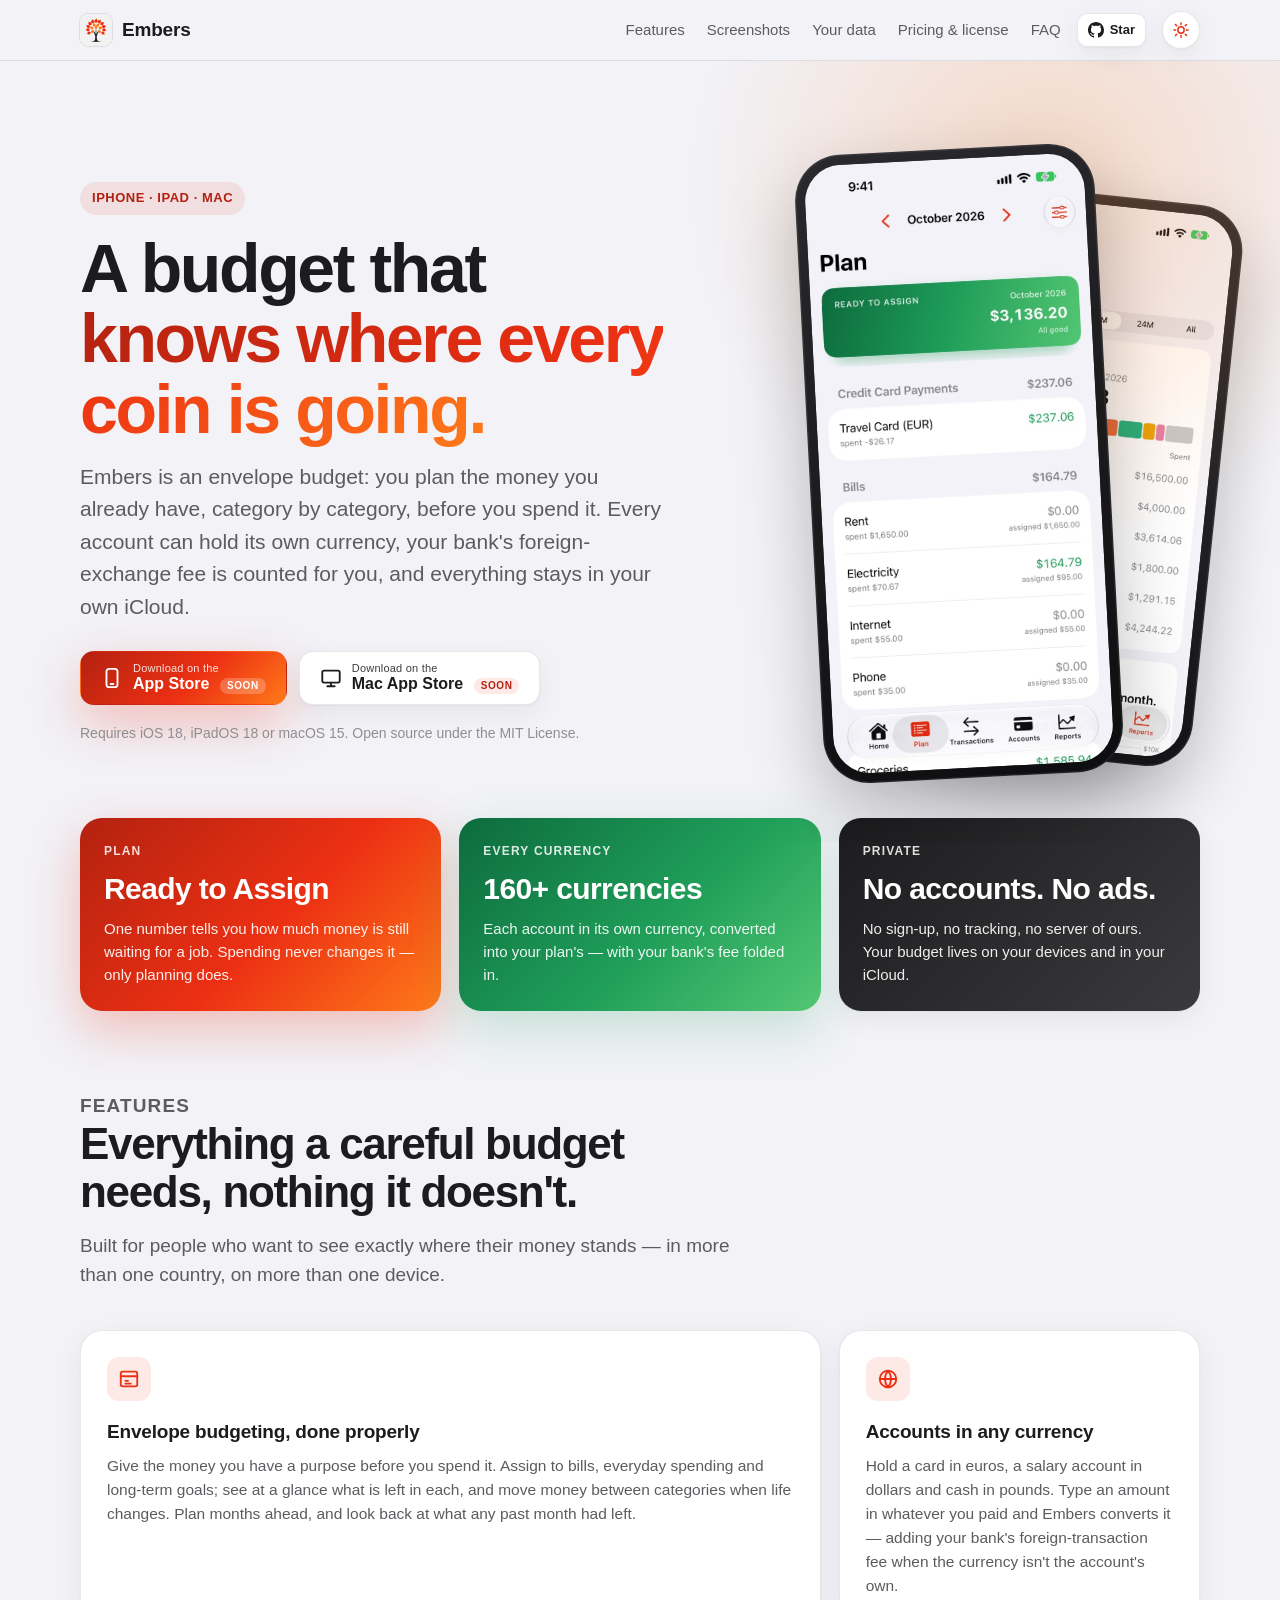
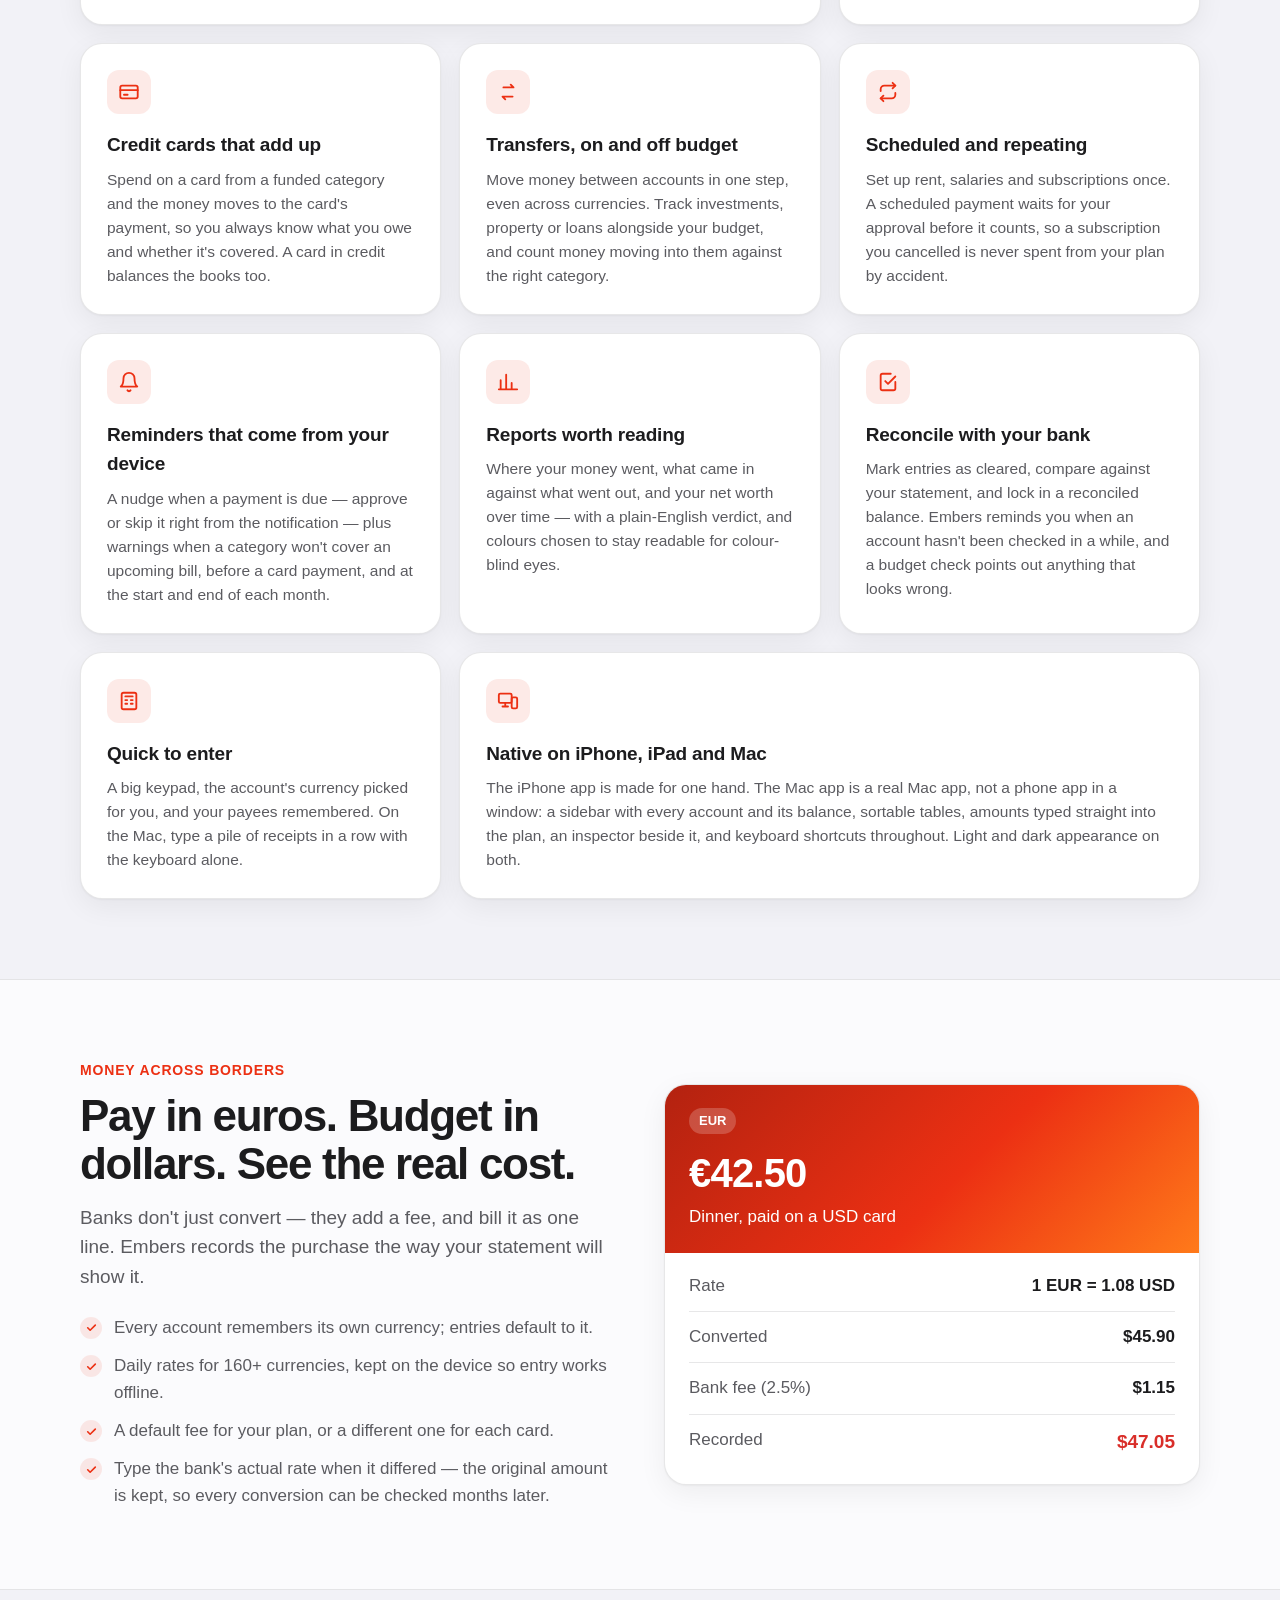
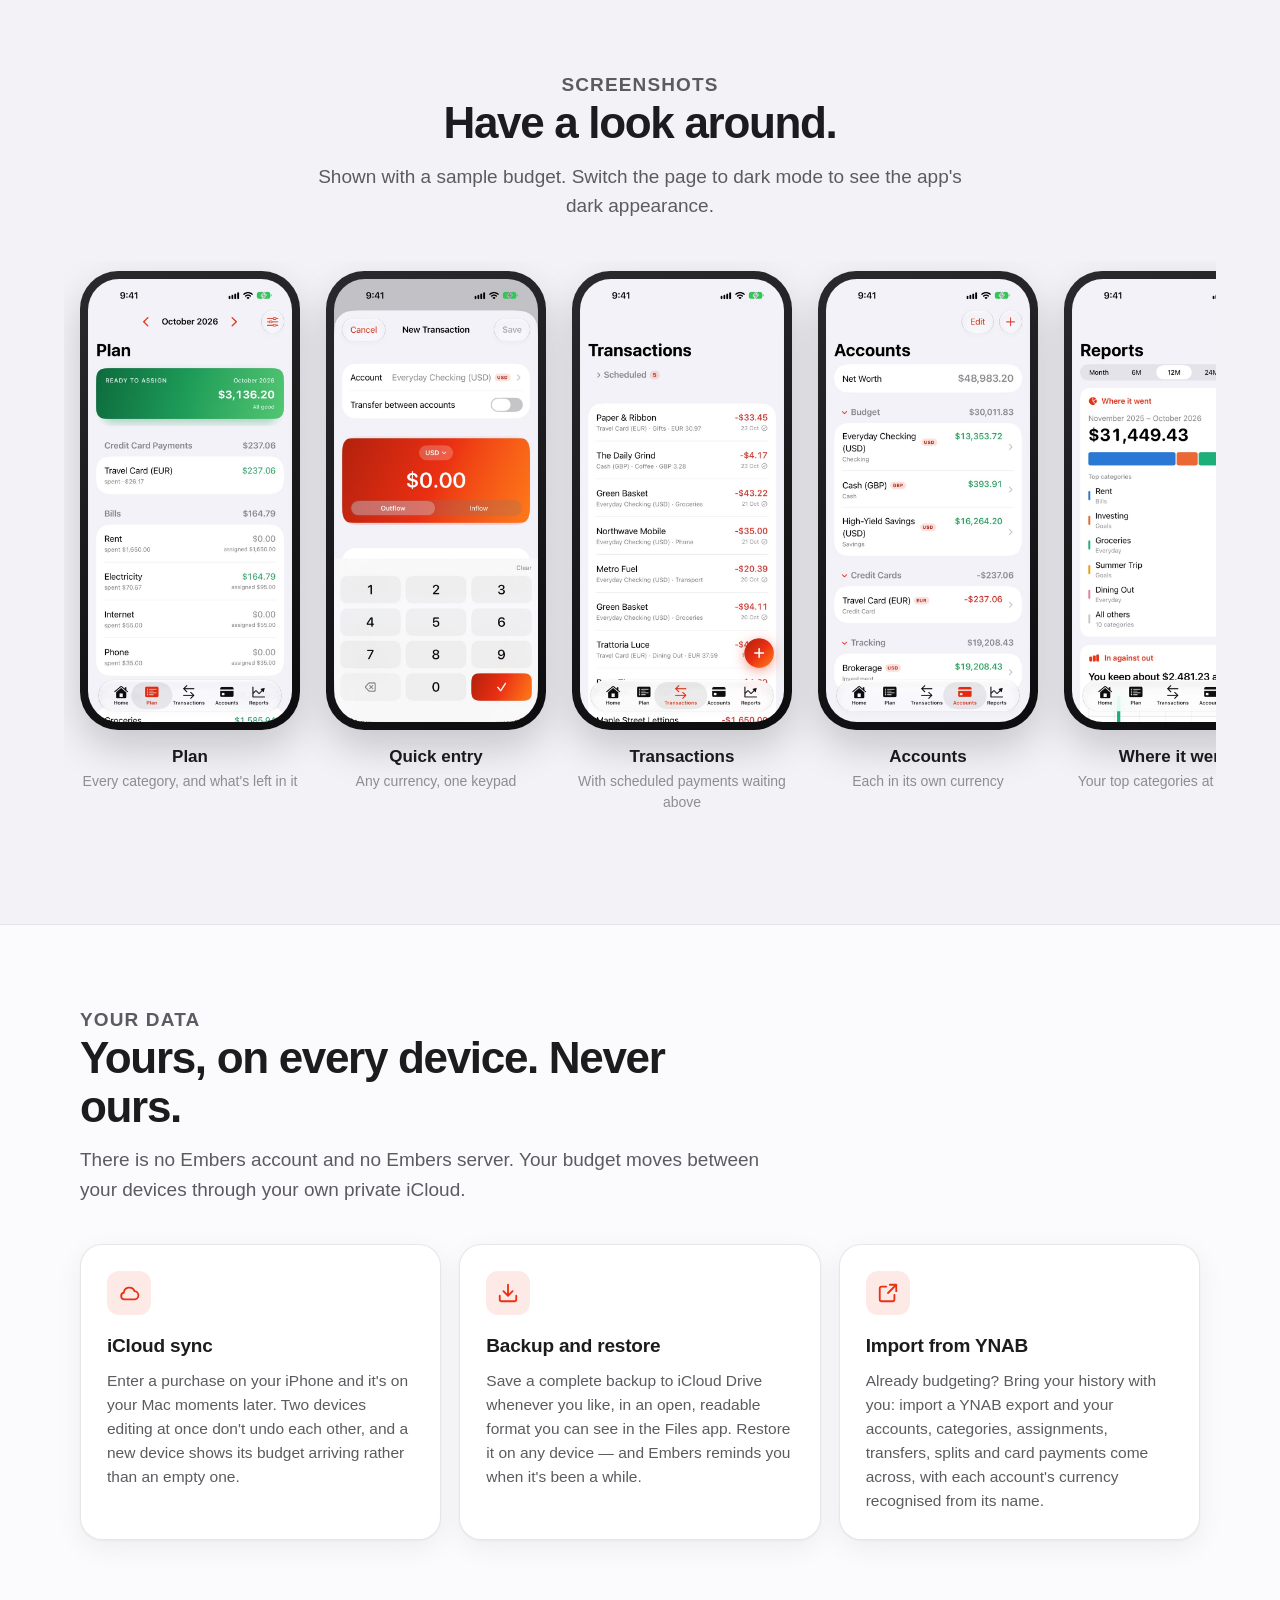
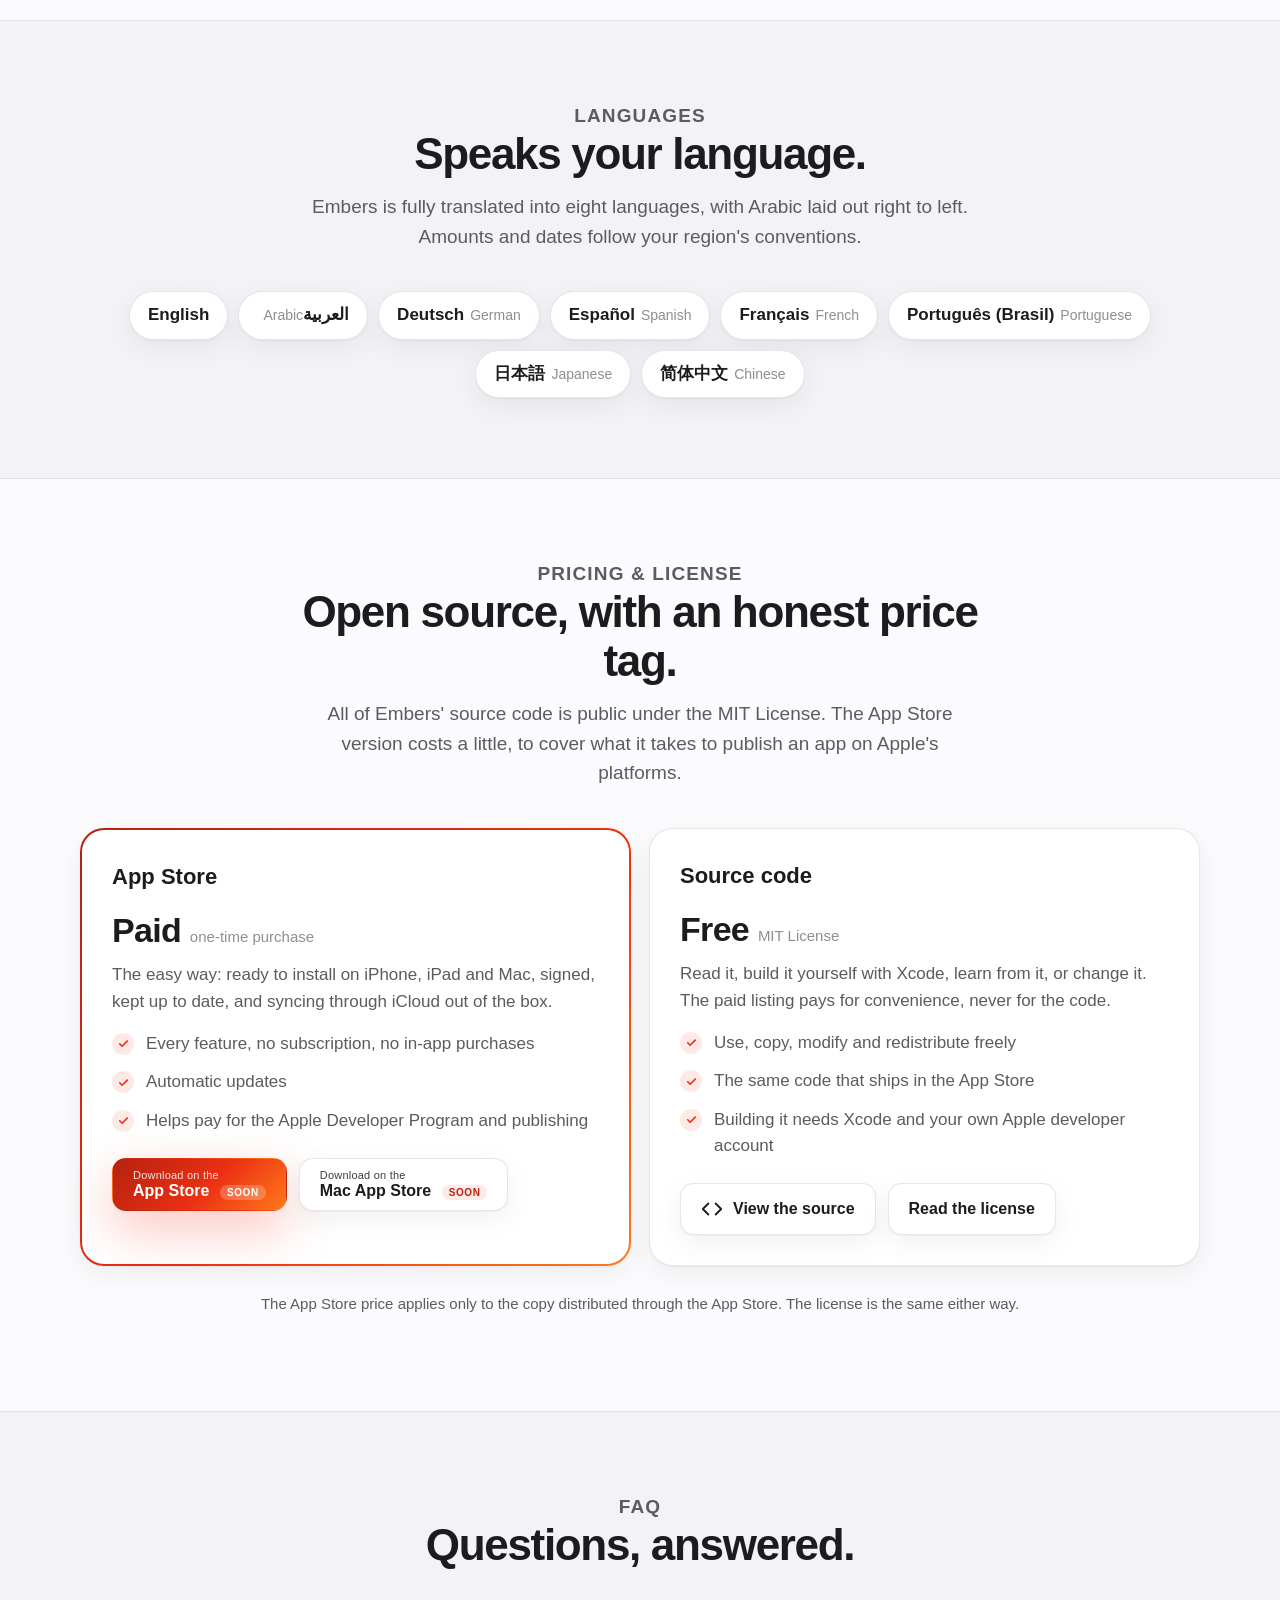
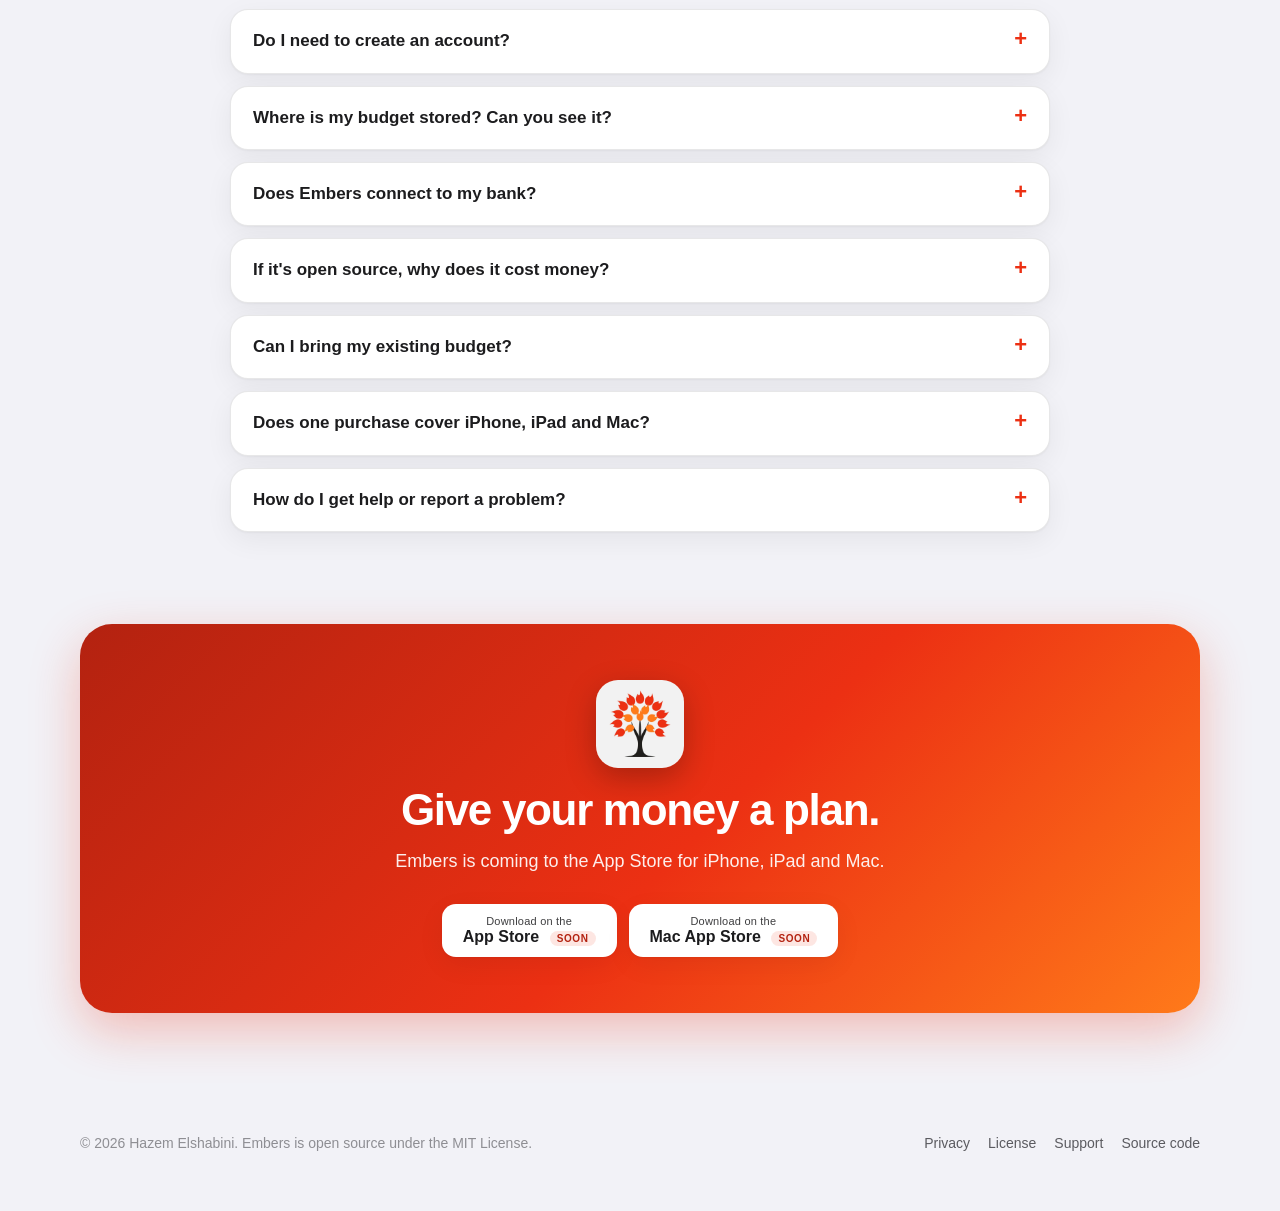
==== web/index.html @ ad61abae "Embers: an envelope budget for iPhone, iPad and Mac SwiftUI and SwiftData synced through iCloud, wit" ====
<!doctype html>
<html lang="en" data-theme="light">
<head>
  <meta charset="utf-8">
  <meta name="viewport" content="width=device-width, initial-scale=1, viewport-fit=cover">
  <title>Embers — Envelope Budgeting for iPhone, iPad and Mac</title>
  <meta name="description" content="Embers is a private, open-source envelope budget for iPhone, iPad and Mac. Give every account its own currency, fold in your bank's FX fee, sync through iCloud and import your existing budget.">
  <link rel="canonical" href="https://getembers.app/">
  <meta name="theme-color" content="#f2f2f7">
  <meta name="color-scheme" content="light dark">
  <!-- Once the app is listed, this shows Safari's "Open in App Store" banner on iPhone and iPad. -->
  <!-- <meta name="apple-itunes-app" content="app-id=0000000000"> -->

  <meta property="og:type" content="website">
  <meta property="og:site_name" content="Embers">
  <meta property="og:title" content="Embers — Envelope Budgeting for iPhone, iPad and Mac">
  <meta property="og:description" content="A private, open-source envelope budget with per-account currencies, iCloud sync and on-device reminders.">
  <meta property="og:url" content="https://getembers.app/">
  <meta property="og:image" content="https://getembers.app/assets/icon-light.png">
  <meta property="og:image:alt" content="The Embers app icon: a tree whose leaves are flames">
  <meta name="twitter:card" content="summary">

  <link rel="icon" type="image/png" sizes="64x64" href="assets/favicon.png">
  <link rel="apple-touch-icon" href="assets/apple-touch-icon.png">
  <link rel="manifest" href="site.webmanifest">
  <link rel="stylesheet" href="assets/site.css">

  <script>
    // Applied before first paint, so a returning visitor who chose dark never sees a light flash.
    try { if (localStorage.getItem("embers-theme") === "dark") document.documentElement.setAttribute("data-theme", "dark"); } catch (e) {}
  </script>

  <script type="application/ld+json">
  {
    "@context": "https://schema.org",
    "@type": "SoftwareApplication",
    "name": "Embers",
    "description": "A private, open-source envelope budget for iPhone, iPad and Mac, with per-account currencies, iCloud sync and on-device reminders.",
    "applicationCategory": "FinanceApplication",
    "operatingSystem": "iOS 18, iPadOS 18, macOS 15",
    "url": "https://getembers.app/",
    "image": "https://getembers.app/assets/icon-light.png",
    "license": "https://getembers.app/license.html",
    "isAccessibleForFree": false,
    "inLanguage": ["en", "ar", "de", "es", "fr", "pt-BR", "ja", "zh-Hans"],
    "author": { "@type": "Person", "name": "Hazem Elshabini" }
  }
  </script>
</head>
<body>
  <a class="skip" href="#main">Skip to content</a>

  <header class="site-header">
    <div class="wrap">
      <a class="brand" href="./" aria-label="Embers home">
        <img src="assets/favicon.png" alt="" width="32" height="32">
        Embers
      </a>
      <nav class="nav" aria-label="Main">
        <a href="#features">Features</a>
        <a href="#screenshots">Screenshots</a>
        <a href="#your-data">Your data</a>
        <a href="#pricing">Pricing &amp; license</a>
        <a href="#faq">FAQ</a>
      </nav>
      <!-- The repository is set in assets/store-links.js (EMBERS_REPO); the star count is fetched from GitHub. -->
      <a class="gh-badge" href="https://github.com/helshabini/embers" data-repo-link aria-label="Embers on GitHub">
        <svg viewBox="0 0 16 16" fill="currentColor" aria-hidden="true"><path d="M8 0C3.58 0 0 3.58 0 8c0 3.54 2.29 6.53 5.47 7.59.4.07.55-.17.55-.38 0-.19-.01-.82-.01-1.49-2.01.37-2.53-.49-2.69-.94-.09-.23-.48-.94-.82-1.13-.28-.15-.68-.52-.01-.53.63-.01 1.08.58 1.23.82.72 1.21 1.87.87 2.33.66.07-.52.28-.87.51-1.07-1.78-.2-3.64-.89-3.64-3.95 0-.87.31-1.59.82-2.15-.08-.2-.36-1.02.08-2.12 0 0 .67-.21 2.2.82.64-.18 1.32-.27 2-.27.68 0 1.36.09 2 .27 1.53-1.04 2.2-.82 2.2-.82.44 1.1.16 1.92.08 2.12.51.56.82 1.27.82 2.15 0 3.07-1.87 3.75-3.65 3.95.29.25.54.73.54 1.48 0 1.07-.01 1.93-.01 2.2 0 .21.15.46.55.38A8.01 8.01 0 0 0 16 8c0-4.42-3.58-8-8-8Z"/></svg>
        <span class="gh-label">Star</span>
        <span class="gh-count" data-stars hidden></span>
      </a>
      <button class="theme-toggle" type="button" aria-label="Switch to dark mode" aria-pressed="false">
        <svg class="sun" viewBox="0 0 24 24" fill="none" stroke="currentColor" stroke-width="2" stroke-linecap="round" aria-hidden="true"><circle cx="12" cy="12" r="4.2"/><path d="M12 2.5v2.2M12 19.3v2.2M4.6 4.6l1.6 1.6M17.8 17.8l1.6 1.6M2.5 12h2.2M19.3 12h2.2M4.6 19.4l1.6-1.6M17.8 6.2l1.6-1.6"/></svg>
        <svg class="moon" viewBox="0 0 24 24" fill="currentColor" aria-hidden="true"><path d="M20.4 14.6A8.6 8.6 0 0 1 9.4 3.6a.6.6 0 0 0-.8-.7 9.6 9.6 0 1 0 12.5 12.5.6.6 0 0 0-.7-.8Z"/></svg>
      </button>
    </div>
  </header>

  <main id="main">
    <!-- ================= Hero ================= -->
    <section class="hero" aria-labelledby="hero-title">
      <div class="wrap">
        <div>
          <span class="eyebrow">iPhone · iPad · Mac</span>
          <h1 id="hero-title">A budget that <span class="flame">knows where every coin is going.</span></h1>
          <p class="lede">Embers is an envelope budget: you plan the money you already have, category by category, before you spend it. Every account can hold its own currency, your bank's foreign-exchange fee is counted for you, and everything stays in your own iCloud.</p>
          <div class="store-buttons">
            <!-- Placeholder: replace href with the App Store listing and remove aria-disabled and the "Soon" tag. -->
            <a class="btn btn-primary" href="https://apps.apple.com/app/id0000000000" aria-disabled="true" data-store="ios">
              <svg viewBox="0 0 24 24" fill="none" stroke="currentColor" stroke-width="2" aria-hidden="true"><rect x="6" y="2" width="12" height="20" rx="3"/><path d="M10.5 18.5h3" stroke-linecap="round"/></svg>
              <span><small>Download on the</small>App Store <span class="soon">Soon</span></span>
            </a>
            <!-- Placeholder: replace href with the Mac App Store listing. -->
            <a class="btn btn-secondary" href="https://apps.apple.com/app/id0000000000?platform=mac" aria-disabled="true" data-store="mac">
              <svg viewBox="0 0 24 24" fill="none" stroke="currentColor" stroke-width="2" aria-hidden="true"><rect x="2.5" y="4" width="19" height="13" rx="2"/><path d="M8 21h8M12 17v4" stroke-linecap="round"/></svg>
              <span><small>Download on the</small>Mac App Store <span class="soon">Soon</span></span>
            </a>
          </div>
          <p class="fineprint">Requires iOS 18, iPadOS 18 or macOS 15. Open source under the MIT License.</p>
        </div>
        <div class="hero-visual">
          <div class="phone">
            <img class="shot-light" src="screenshots/light/plan.jpg" width="1206" height="2622" alt="The Plan screen: Ready to Assign at the top, then each category with what was assigned and what is left" fetchpriority="high">
            <img class="shot-dark" src="screenshots/dark/plan.jpg" width="1206" height="2622" alt="The Plan screen in dark mode" loading="lazy">
          </div>
          <div class="phone back" aria-hidden="true">
            <img class="shot-light" src="screenshots/light/reports.jpg" width="1206" height="2622" alt="" loading="lazy">
            <img class="shot-dark" src="screenshots/dark/reports.jpg" width="1206" height="2622" alt="" loading="lazy">
          </div>
        </div>
      </div>
    </section>

    <div class="wrap highlights" role="list">
      <div class="highlight" role="listitem">
        <div class="label">Plan</div>
        <div class="big">Ready to Assign</div>
        <p>One number tells you how much money is still waiting for a job. Spending never changes it — only planning does.</p>
      </div>
      <div class="highlight green" role="listitem">
        <div class="label">Every currency</div>
        <div class="big">160+ currencies</div>
        <p>Each account in its own currency, converted into your plan's — with your bank's fee folded in.</p>
      </div>
      <div class="highlight dark" role="listitem">
        <div class="label">Private</div>
        <div class="big">No accounts. No ads.</div>
        <p>No sign-up, no tracking, no server of ours. Your budget lives on your devices and in your iCloud.</p>
      </div>
    </div>

    <!-- ================= Features ================= -->
    <section id="features" aria-labelledby="features-title">
      <div class="wrap">
        <div class="section-head">
          <p class="kicker">Features</p>
          <h2 id="features-title">Everything a careful budget needs, nothing it doesn't.</h2>
          <p>Built for people who want to see exactly where their money stands — in more than one country, on more than one device.</p>
        </div>

        <div class="features">
          <article class="feature wide">
            <div class="icon"><svg viewBox="0 0 24 24" fill="none" stroke="currentColor" stroke-width="2" stroke-linecap="round" stroke-linejoin="round" aria-hidden="true"><rect x="3" y="4" width="18" height="16" rx="2"/><path d="M3 9h18M8 14h3M8 17h6"/></svg></div>
            <h3>Envelope budgeting, done properly</h3>
            <p>Give the money you have a purpose before you spend it. Assign to bills, everyday spending and long-term goals; see at a glance what is left in each, and move money between categories when life changes. Plan months ahead, and look back at what any past month had left.</p>
          </article>

          <article class="feature">
            <div class="icon"><svg viewBox="0 0 24 24" fill="none" stroke="currentColor" stroke-width="2" stroke-linecap="round" stroke-linejoin="round" aria-hidden="true"><circle cx="12" cy="12" r="9"/><path d="M3 12h18M12 3a14 14 0 0 1 0 18M12 3a14 14 0 0 0 0 18"/></svg></div>
            <h3>Accounts in any currency</h3>
            <p>Hold a card in euros, a salary account in dollars and cash in pounds. Type an amount in whatever you paid and Embers converts it — adding your bank's foreign-transaction fee when the currency isn't the account's own.</p>
          </article>

          <article class="feature">
            <div class="icon"><svg viewBox="0 0 24 24" fill="none" stroke="currentColor" stroke-width="2" stroke-linecap="round" stroke-linejoin="round" aria-hidden="true"><rect x="2.5" y="5" width="19" height="14" rx="2"/><path d="M2.5 10h19M6.5 15h4"/></svg></div>
            <h3>Credit cards that add up</h3>
            <p>Spend on a card from a funded category and the money moves to the card's payment, so you always know what you owe and whether it's covered. A card in credit balances the books too.</p>
          </article>

          <article class="feature">
            <div class="icon"><svg viewBox="0 0 24 24" fill="none" stroke="currentColor" stroke-width="2" stroke-linecap="round" stroke-linejoin="round" aria-hidden="true"><path d="M7 7h11l-3-3M17 17H6l3 3"/></svg></div>
            <h3>Transfers, on and off budget</h3>
            <p>Move money between accounts in one step, even across currencies. Track investments, property or loans alongside your budget, and count money moving into them against the right category.</p>
          </article>

          <article class="feature">
            <div class="icon"><svg viewBox="0 0 24 24" fill="none" stroke="currentColor" stroke-width="2" stroke-linecap="round" stroke-linejoin="round" aria-hidden="true"><path d="M17 2l3 3-3 3"/><path d="M4 11V9a4 4 0 0 1 4-4h12M7 22l-3-3 3-3"/><path d="M20 13v2a4 4 0 0 1-4 4H4"/></svg></div>
            <h3>Scheduled and repeating</h3>
            <p>Set up rent, salaries and subscriptions once. A scheduled payment waits for your approval before it counts, so a subscription you cancelled is never spent from your plan by accident.</p>
          </article>

          <article class="feature">
            <div class="icon"><svg viewBox="0 0 24 24" fill="none" stroke="currentColor" stroke-width="2" stroke-linecap="round" stroke-linejoin="round" aria-hidden="true"><path d="M6 8a6 6 0 0 1 12 0c0 7 3 9 3 9H3s3-2 3-9"/><path d="M10.3 21a1.9 1.9 0 0 0 3.4 0"/></svg></div>
            <h3>Reminders that come from your device</h3>
            <p>A nudge when a payment is due — approve or skip it right from the notification — plus warnings when a category won't cover an upcoming bill, before a card payment, and at the start and end of each month.</p>
          </article>

          <article class="feature">
            <div class="icon"><svg viewBox="0 0 24 24" fill="none" stroke="currentColor" stroke-width="2" stroke-linecap="round" stroke-linejoin="round" aria-hidden="true"><path d="M4 20V10M10 20V4M16 20v-7M22 20H2"/></svg></div>
            <h3>Reports worth reading</h3>
            <p>Where your money went, what came in against what went out, and your net worth over time — with a plain-English verdict, and colours chosen to stay readable for colour-blind eyes.</p>
          </article>

          <article class="feature">
            <div class="icon"><svg viewBox="0 0 24 24" fill="none" stroke="currentColor" stroke-width="2" stroke-linecap="round" stroke-linejoin="round" aria-hidden="true"><path d="M9 11l3 3 8-8"/><path d="M20 12v7a2 2 0 0 1-2 2H6a2 2 0 0 1-2-2V5a2 2 0 0 1 2-2h9"/></svg></div>
            <h3>Reconcile with your bank</h3>
            <p>Mark entries as cleared, compare against your statement, and lock in a reconciled balance. Embers reminds you when an account hasn't been checked in a while, and a budget check points out anything that looks wrong.</p>
          </article>

          <article class="feature">
            <div class="icon"><svg viewBox="0 0 24 24" fill="none" stroke="currentColor" stroke-width="2" stroke-linecap="round" stroke-linejoin="round" aria-hidden="true"><rect x="4" y="3" width="16" height="18" rx="2"/><path d="M8 7h8M8 11h2M14 11h2M8 15h2M14 15h2"/></svg></div>
            <h3>Quick to enter</h3>
            <p>A big keypad, the account's currency picked for you, and your payees remembered. On the Mac, type a pile of receipts in a row with the keyboard alone.</p>
          </article>

          <article class="feature wide">
            <div class="icon"><svg viewBox="0 0 24 24" fill="none" stroke="currentColor" stroke-width="2" stroke-linecap="round" stroke-linejoin="round" aria-hidden="true"><rect x="2" y="4" width="14" height="10" rx="1.5"/><path d="M6 18h6M9 14v4"/><rect x="16" y="8" width="6" height="12" rx="1.5"/></svg></div>
            <h3>Native on iPhone, iPad and Mac</h3>
            <p>The iPhone app is made for one hand. The Mac app is a real Mac app, not a phone app in a window: a sidebar with every account and its balance, sortable tables, amounts typed straight into the plan, an inspector beside it, and keyboard shortcuts throughout. Light and dark appearance on both.</p>
          </article>
        </div>
      </div>
    </section>

    <!-- ================= FX ================= -->
    <section class="alt" aria-labelledby="fx-title">
      <div class="wrap fx">
        <div>
          <p class="kicker">Money across borders</p>
          <h2 id="fx-title">Pay in euros. Budget in dollars. See the real cost.</h2>
          <p class="section-head" style="color:var(--text-2);font-size:19px;margin:0">Banks don't just convert — they add a fee, and bill it as one line. Embers records the purchase the way your statement will show it.</p>
          <ul class="checks">
            <li>Every account remembers its own currency; entries default to it.</li>
            <li>Daily rates for 160+ currencies, kept on the device so entry works offline.</li>
            <li>A default fee for your plan, or a different one for each card.</li>
            <li>Type the bank's actual rate when it differed — the original amount is kept, so every conversion can be checked months later.</li>
          </ul>
        </div>
        <div class="fx-card" aria-label="Example: a 42.50 euro purchase on a US dollar card">
          <div class="top">
            <span class="ccy">EUR</span>
            <div class="amount">€42.50</div>
            <div>Dinner, paid on a USD card</div>
          </div>
          <dl>
            <div class="row"><dt>Rate</dt><dd>1 EUR = 1.08 USD</dd></div>
            <div class="row"><dt>Converted</dt><dd>$45.90</dd></div>
            <div class="row"><dt>Bank fee (2.5%)</dt><dd>$1.15</dd></div>
            <div class="row total"><dt>Recorded</dt><dd>$47.05</dd></div>
          </dl>
        </div>
      </div>
    </section>

    <!-- ================= Screenshots ================= -->
    <section id="screenshots" aria-labelledby="screenshots-title">
      <div class="wrap">
        <div class="section-head center">
          <p class="kicker">Screenshots</p>
          <h2 id="screenshots-title">Have a look around.</h2>
          <p>Shown with a sample budget. Switch the page to dark mode to see the app's dark appearance.</p>
        </div>
        <div class="gallery" tabindex="0" aria-label="App screenshots, scroll sideways for more">
          <figure>
            <div class="phone">
              <img class="shot-light" src="screenshots/light/plan.jpg" width="1206" height="2622" alt="Plan: categories grouped into Bills, Everyday and Goals, each with assigned, spent and available amounts" loading="lazy">
              <img class="shot-dark" src="screenshots/dark/plan.jpg" width="1206" height="2622" alt="Plan in dark mode" loading="lazy">
            </div>
            <figcaption>Plan<span>Every category, and what's left in it</span></figcaption>
          </figure>
          <figure>
            <div class="phone">
              <img class="shot-light" src="screenshots/light/new-transaction.jpg" width="1206" height="2622" alt="New transaction: a large keypad, the account, and a currency button" loading="lazy">
              <img class="shot-dark" src="screenshots/dark/new-transaction.jpg" width="1206" height="2622" alt="New transaction in dark mode" loading="lazy">
            </div>
            <figcaption>Quick entry<span>Any currency, one keypad</span></figcaption>
          </figure>
          <figure>
            <div class="phone">
              <img class="shot-light" src="screenshots/light/transactions.jpg" width="1206" height="2622" alt="Transactions: recent purchases with their account, category and original foreign amount" loading="lazy">
              <img class="shot-dark" src="screenshots/dark/transactions.jpg" width="1206" height="2622" alt="Transactions in dark mode" loading="lazy">
            </div>
            <figcaption>Transactions<span>With scheduled payments waiting above</span></figcaption>
          </figure>
          <figure>
            <div class="phone">
              <img class="shot-light" src="screenshots/light/accounts.jpg" width="1206" height="2622" alt="Accounts: checking, cash, savings, a credit card and a tracked brokerage, each tagged with its currency" loading="lazy">
              <img class="shot-dark" src="screenshots/dark/accounts.jpg" width="1206" height="2622" alt="Accounts in dark mode" loading="lazy">
            </div>
            <figcaption>Accounts<span>Each in its own currency</span></figcaption>
          </figure>
          <figure>
            <div class="phone">
              <img class="shot-light" src="screenshots/light/reports.jpg" width="1206" height="2622" alt="Reports: where the money went over twelve months, broken down by category" loading="lazy">
              <img class="shot-dark" src="screenshots/dark/reports.jpg" width="1206" height="2622" alt="Reports in dark mode" loading="lazy">
            </div>
            <figcaption>Where it went<span>Your top categories at a glance</span></figcaption>
          </figure>
          <figure>
            <div class="phone">
              <img class="shot-light" src="screenshots/light/net-worth.jpg" width="1206" height="2622" alt="Reports: income against spending by month, and net worth over time" loading="lazy">
              <img class="shot-dark" src="screenshots/dark/net-worth.jpg" width="1206" height="2622" alt="Income, spending and net worth in dark mode" loading="lazy">
            </div>
            <figcaption>In, out and net worth<span>How the year is really going</span></figcaption>
          </figure>
          <figure>
            <div class="phone">
              <img class="shot-light" src="screenshots/light/home.jpg" width="1206" height="2622" alt="Home: Ready to Assign, net worth, and on-budget and tracking balances" loading="lazy">
              <img class="shot-dark" src="screenshots/dark/home.jpg" width="1206" height="2622" alt="Home in dark mode" loading="lazy">
            </div>
            <figcaption>Home<span>Where you stand this month</span></figcaption>
          </figure>
        </div>
      </div>
    </section>

    <!-- ================= Your data ================= -->
    <section id="your-data" class="alt" aria-labelledby="data-title">
      <div class="wrap">
        <div class="section-head">
          <p class="kicker">Your data</p>
          <h2 id="data-title">Yours, on every device. Never ours.</h2>
          <p>There is no Embers account and no Embers server. Your budget moves between your devices through your own private iCloud.</p>
        </div>
        <div class="features">
          <article class="feature">
            <div class="icon"><svg viewBox="0 0 24 24" fill="none" stroke="currentColor" stroke-width="2" stroke-linecap="round" stroke-linejoin="round" aria-hidden="true"><path d="M17.5 19a4.5 4.5 0 0 0 .5-9 6 6 0 0 0-11.6 1.5A3.8 3.8 0 0 0 7 19Z"/></svg></div>
            <h3>iCloud sync</h3>
            <p>Enter a purchase on your iPhone and it's on your Mac moments later. Two devices editing at once don't undo each other, and a new device shows its budget arriving rather than an empty one.</p>
          </article>
          <article class="feature">
            <div class="icon"><svg viewBox="0 0 24 24" fill="none" stroke="currentColor" stroke-width="2" stroke-linecap="round" stroke-linejoin="round" aria-hidden="true"><path d="M21 15v4a2 2 0 0 1-2 2H5a2 2 0 0 1-2-2v-4M7 10l5 5 5-5M12 15V3"/></svg></div>
            <h3>Backup and restore</h3>
            <p>Save a complete backup to iCloud Drive whenever you like, in an open, readable format you can see in the Files app. Restore it on any device — and Embers reminds you when it's been a while.</p>
          </article>
          <article class="feature">
            <div class="icon"><svg viewBox="0 0 24 24" fill="none" stroke="currentColor" stroke-width="2" stroke-linecap="round" stroke-linejoin="round" aria-hidden="true"><path d="M14 3h7v7M21 3l-9 9M10 5H5a2 2 0 0 0-2 2v12a2 2 0 0 0 2 2h12a2 2 0 0 0 2-2v-5"/></svg></div>
            <h3>Import from YNAB</h3>
            <p>Already budgeting? Bring your history with you: import a YNAB export and your accounts, categories, assignments, transfers, splits and card payments come across, with each account's currency recognised from its name.</p>
          </article>
        </div>
      </div>
    </section>

    <!-- ================= Languages ================= -->
    <section aria-labelledby="languages-title">
      <div class="wrap">
        <div class="section-head center">
          <p class="kicker">Languages</p>
          <h2 id="languages-title">Speaks your language.</h2>
          <p>Embers is fully translated into eight languages, with Arabic laid out right to left. Amounts and dates follow your region's conventions.</p>
        </div>
        <ul class="languages">
          <li lang="en">English</li>
          <li lang="ar" dir="rtl">العربية<span lang="en" dir="ltr">Arabic</span></li>
          <li lang="de">Deutsch<span lang="en">German</span></li>
          <li lang="es">Español<span lang="en">Spanish</span></li>
          <li lang="fr">Français<span lang="en">French</span></li>
          <li lang="pt-BR">Português (Brasil)<span lang="en">Portuguese</span></li>
          <li lang="ja">日本語<span lang="en">Japanese</span></li>
          <li lang="zh-Hans">简体中文<span lang="en">Chinese</span></li>
        </ul>
      </div>
    </section>

    <!-- ================= Pricing & license ================= -->
    <section id="pricing" class="alt" aria-labelledby="pricing-title">
      <div class="wrap">
        <div class="section-head center">
          <p class="kicker">Pricing &amp; license</p>
          <h2 id="pricing-title">Open source, with an honest price tag.</h2>
          <p>All of Embers' source code is public under the MIT License. The App Store version costs a little, to cover what it takes to publish an app on Apple's platforms.</p>
        </div>
        <div class="pricing">
          <div class="plan-card featured">
            <h3>App Store</h3>
            <div class="price">Paid <small>one-time purchase</small></div>
            <p>The easy way: ready to install on iPhone, iPad and Mac, signed, kept up to date, and syncing through iCloud out of the box.</p>
            <ul class="checks">
              <li>Every feature, no subscription, no in-app purchases</li>
              <li>Automatic updates</li>
              <li>Helps pay for the Apple Developer Program and publishing</li>
            </ul>
            <div class="store-buttons">
              <a class="btn btn-primary" href="https://apps.apple.com/app/id0000000000" aria-disabled="true" data-store="ios">
                <span><small>Download on the</small>App Store <span class="soon">Soon</span></span>
              </a>
              <a class="btn btn-secondary" href="https://apps.apple.com/app/id0000000000?platform=mac" aria-disabled="true" data-store="mac">
                <span><small>Download on the</small>Mac App Store <span class="soon">Soon</span></span>
              </a>
            </div>
          </div>
          <div class="plan-card">
            <h3>Source code</h3>
            <div class="price">Free <small>MIT License</small></div>
            <p>Read it, build it yourself with Xcode, learn from it, or change it. The paid listing pays for convenience, never for the code.</p>
            <ul class="checks">
              <li>Use, copy, modify and redistribute freely</li>
              <li>The same code that ships in the App Store</li>
              <li>Building it needs Xcode and your own Apple developer account</li>
            </ul>
            <div class="store-buttons">
              <!-- Placeholder: the public repository. -->
              <a class="btn btn-secondary" href="https://github.com/helshabini/embers" data-repo-link>
                <svg viewBox="0 0 24 24" fill="none" stroke="currentColor" stroke-width="2" stroke-linecap="round" stroke-linejoin="round" aria-hidden="true"><path d="M16 18l6-6-6-6M8 6l-6 6 6 6"/></svg>
                View the source
              </a>
              <a class="btn btn-secondary" href="license.html">Read the license</a>
            </div>
          </div>
        </div>
        <p class="license-note">The App Store price applies only to the copy distributed through the App Store. The license is the same either way.</p>
      </div>
    </section>

    <!-- ================= FAQ ================= -->
    <section id="faq" aria-labelledby="faq-title">
      <div class="wrap">
        <div class="section-head center">
          <p class="kicker">FAQ</p>
          <h2 id="faq-title">Questions, answered.</h2>
        </div>
        <div class="faq">
          <details>
            <summary>Do I need to create an account?</summary>
            <p>No. Embers uses the Apple ID you're already signed in with to sync through your own iCloud. There's nothing to sign up for, and no password of ours to remember.</p>
          </details>
          <details>
            <summary>Where is my budget stored? Can you see it?</summary>
            <p>On your devices, and in your private iCloud database when sync is on. The developer has no server and no way to see your budget. Read the <a href="privacy.html">privacy policy</a> for the details.</p>
          </details>
          <details>
            <summary>Does Embers connect to my bank?</summary>
            <p>No. You enter transactions yourself — which is what keeps you aware of every purchase — and reconcile against your statement when you like. The only thing Embers fetches from the internet is the day's exchange rates.</p>
          </details>
          <details>
            <summary>If it's open source, why does it cost money?</summary>
            <p>Publishing on the App Store has real costs, starting with Apple's yearly developer fee. The price covers those. If you'd rather, you're free to build Embers yourself from the source code.</p>
          </details>
          <details>
            <summary>Can I bring my existing budget?</summary>
            <p>Yes. Embers imports a YNAB export, including past months, transfers, split transactions and credit cards. You can also restore any backup made by Embers itself.</p>
          </details>
          <details>
            <summary>Does one purchase cover iPhone, iPad and Mac?</summary>
            <p>Embers runs on iPhone, iPad and Mac, and syncs between them through iCloud. Purchase details will be confirmed here when the App Store listing goes live.</p>
          </details>
          <details>
            <summary>How do I get help or report a problem?</summary>
            <p>See the <a href="support.html">support page</a>.</p>
          </details>
        </div>
      </div>
    </section>

    <!-- ================= CTA ================= -->
    <section aria-labelledby="cta-title" style="padding-top:0">
      <div class="wrap">
        <div class="cta">
          <img src="assets/icon-light.webp" alt="" width="88" height="88" loading="lazy">
          <h2 id="cta-title">Give your money a plan.</h2>
          <p>Embers is coming to the App Store for iPhone, iPad and Mac.</p>
          <div class="store-buttons">
            <a class="btn btn-secondary" href="https://apps.apple.com/app/id0000000000" aria-disabled="true" data-store="ios">
              <span><small>Download on the</small>App Store <span class="soon">Soon</span></span>
            </a>
            <a class="btn btn-secondary" href="https://apps.apple.com/app/id0000000000?platform=mac" aria-disabled="true" data-store="mac">
              <span><small>Download on the</small>Mac App Store <span class="soon">Soon</span></span>
            </a>
          </div>
        </div>
      </div>
    </section>
  </main>

  <footer class="site-footer">
    <div class="wrap">
      <span>© 2026 Hazem Elshabini. Embers is open source under the MIT License.</span>
      <nav aria-label="Footer">
        <a href="privacy.html">Privacy</a>
        <a href="license.html">License</a>
        <a href="support.html">Support</a>
        <a href="https://github.com/helshabini/embers" data-repo-link>Source code</a>
      </nav>
    </div>
  </footer>

  <script src="assets/theme.js" defer></script>
  <script src="assets/store-links.js" defer></script>
</body>
</html>
---- web/assets/site.css ----
/* Embers — site styles.
   The palette is the app's own (Shared/Theme.swift, `Flame`): the icon's three fixed colours fill
   the gradient blocks in either scheme, and everything drawn on a background is re-stepped for dark
   rather than flipped, exactly as the app does it. */

:root {
  --icon-deep: #b32210;
  --icon-ember: #ec3013;
  --icon-glow: #ff7a1a;
  --gradient: linear-gradient(135deg, var(--icon-deep), var(--icon-ember) 55%, var(--icon-glow));
  --inflow-gradient: linear-gradient(135deg, #0d6b3d, #1f9e59 55%, #52c773);

  --bg: #f2f2f7;
  --surface: #ffffff;
  --surface-2: #fbfbfd;
  --text: #1c1c1e;
  --text-2: #5b5b60;
  --text-3: #8e8e93;
  --line: rgba(60, 60, 67, 0.12);
  --ember: #ec3013;
  --deep: #b32210;
  --inflow: #1f9e59;
  --outflow: #d92e29;
  --tinted-fill: rgba(236, 48, 19, 0.10);
  --shadow: 0 1px 2px rgba(0, 0, 0, 0.04), 0 8px 28px rgba(0, 0, 0, 0.06);
  --glow-shadow: 0 18px 50px rgba(236, 48, 19, 0.28);
  color-scheme: light;
}

:root[data-theme="dark"] {
  --bg: #000000;
  --surface: #1c1c1e;
  --surface-2: #151517;
  --text: #f5f5f7;
  --text-2: #b4b4bb;
  --text-3: #8e8e93;
  --line: rgba(235, 235, 245, 0.12);
  --ember: #ff6a3d;
  --deep: #ff8a5c;
  --inflow: #3ed98a;
  --outflow: #ff6b63;
  --tinted-fill: rgba(255, 122, 26, 0.18);
  --shadow: 0 1px 2px rgba(0, 0, 0, 0.5), 0 8px 28px rgba(0, 0, 0, 0.45);
  --glow-shadow: 0 18px 60px rgba(255, 90, 30, 0.22);
  color-scheme: dark;
}

*, *::before, *::after { box-sizing: border-box; }

html { scroll-behavior: smooth; -webkit-text-size-adjust: 100%; }
@media (prefers-reduced-motion: reduce) { html { scroll-behavior: auto; } }

body {
  margin: 0;
  background: var(--bg);
  color: var(--text);
  font: 17px/1.55 -apple-system, BlinkMacSystemFont, "SF Pro Text", "Segoe UI", Roboto, "Helvetica Neue", Arial, sans-serif;
  -webkit-font-smoothing: antialiased;
  transition: background-color .25s ease, color .25s ease;
}

img { max-width: 100%; height: auto; display: block; }
a { color: var(--ember); text-decoration: none; }
a:hover { text-decoration: underline; }
:focus-visible { outline: 3px solid var(--icon-glow); outline-offset: 3px; border-radius: 6px; }

.wrap { width: min(1120px, 100% - 32px); margin-inline: auto; }

.skip {
  position: absolute; left: 16px; top: -60px; z-index: 100;
  background: var(--surface); color: var(--text); padding: 10px 14px; border-radius: 10px;
}
.skip:focus { top: 12px; }

/* ---------- Header ---------- */

.site-header {
  position: sticky; top: 0; z-index: 50;
  background: color-mix(in srgb, var(--bg) 78%, transparent);
  backdrop-filter: saturate(180%) blur(18px);
  -webkit-backdrop-filter: saturate(180%) blur(18px);
  border-bottom: 1px solid var(--line);
}
.site-header .wrap { display: flex; align-items: center; gap: 16px; height: 60px; }
.brand { display: flex; align-items: center; gap: 10px; color: var(--text); font-weight: 700; font-size: 19px; letter-spacing: -0.01em; }
.brand:hover { text-decoration: none; }
.brand img { width: 32px; height: 32px; border-radius: 8px; box-shadow: 0 0 0 1px var(--line); }
.nav { display: flex; gap: 22px; margin-inline-start: auto; }
.nav a { color: var(--text-2); font-size: 15px; font-weight: 500; }
.nav a:hover { color: var(--text); text-decoration: none; }

.gh-badge {
  display: inline-flex; align-items: stretch; height: 34px; flex: none;
  border: 1px solid var(--line); border-radius: 10px; overflow: hidden;
  background: var(--surface); color: var(--text); font-size: 13px; font-weight: 600;
  box-shadow: var(--shadow);
}
.gh-badge:hover { text-decoration: none; border-color: color-mix(in srgb, var(--ember) 45%, var(--line)); }
.gh-badge svg { width: 16px; height: 16px; align-self: center; margin-inline: 10px 6px; }
.gh-badge .gh-label { align-self: center; padding-inline-end: 10px; }
.gh-badge .gh-count {
  display: inline-flex; align-items: center; padding-inline: 10px;
  border-inline-start: 1px solid var(--line); background: var(--tinted-fill); color: var(--deep);
  font-variant-numeric: tabular-nums;
}
.gh-badge .gh-count[hidden] { display: none; }

.theme-toggle {
  display: inline-grid; place-items: center;
  width: 38px; height: 38px; flex: none;
  border: 1px solid var(--line); border-radius: 50%;
  background: var(--surface); color: var(--ember);
  cursor: pointer; box-shadow: var(--shadow);
}
.theme-toggle svg { width: 18px; height: 18px; }
.theme-toggle .moon { display: none; }
:root[data-theme="dark"] .theme-toggle .sun { display: none; }
:root[data-theme="dark"] .theme-toggle .moon { display: block; }

@media (max-width: 760px) {
  .nav { display: none; }
  .site-header .gh-badge { margin-inline-start: auto; }
}
@media (max-width: 380px) { .gh-badge .gh-label { display: none; } }

/* ---------- Buttons ---------- */

.btn {
  display: inline-flex; align-items: center; gap: 10px;
  min-height: 52px; padding: 10px 20px; border-radius: 14px;
  font-weight: 600; font-size: 16px; line-height: 1.15;
  border: 1px solid transparent; cursor: pointer;
  transition: transform .15s ease, box-shadow .15s ease;
}
.btn:hover { text-decoration: none; transform: translateY(-1px); }
.btn svg { width: 22px; height: 22px; flex: none; }
.btn small { display: block; font-size: 11px; font-weight: 500; opacity: .85; letter-spacing: .02em; }
.btn-primary { background: var(--gradient); color: #fff; box-shadow: var(--glow-shadow); }
.btn-secondary { background: var(--surface); color: var(--text); border-color: var(--line); box-shadow: var(--shadow); }
.btn[aria-disabled="true"] { cursor: default; }
.btn[aria-disabled="true"]:hover { transform: none; }

.store-buttons { display: flex; flex-wrap: wrap; gap: 12px; }
.soon {
  display: inline-block; margin-inline-start: 6px; padding: 2px 7px; border-radius: 999px;
  background: rgba(255, 255, 255, .22); font-size: 10px; font-weight: 700; letter-spacing: .06em; text-transform: uppercase;
}
.btn-secondary .soon { background: var(--tinted-fill); color: var(--deep); }

/* ---------- Hero ---------- */

.hero { position: relative; overflow: hidden; padding: 88px 0 64px; }
.hero::before {
  content: ""; position: absolute; inset: -30% -10% auto auto; width: 720px; height: 720px;
  background: radial-gradient(closest-side, rgba(255, 122, 26, .22), transparent);
  pointer-events: none;
}
.hero .wrap { position: relative; display: grid; grid-template-columns: 1.1fr .9fr; gap: 48px; align-items: center; }
.eyebrow {
  display: inline-flex; align-items: center; gap: 8px;
  padding: 6px 12px; border-radius: 999px;
  background: var(--tinted-fill); color: var(--deep);
  font-size: 13px; font-weight: 700; letter-spacing: .04em; text-transform: uppercase;
}
.hero h1 {
  margin: 18px 0 16px; font-size: clamp(40px, 6vw, 68px); line-height: 1.04; letter-spacing: -0.035em; font-weight: 800;
}
.hero h1 .flame {
  background: var(--gradient); -webkit-background-clip: text; background-clip: text; color: transparent;
}
.hero .lede { margin: 0 0 28px; font-size: clamp(18px, 2.1vw, 21px); color: var(--text-2); max-width: 34em; }
.hero .fineprint { margin: 18px 0 0; font-size: 14px; color: var(--text-3); }

.hero-visual { position: relative; display: flex; justify-content: center; }
.hero-visual .phone { width: min(300px, 74vw); transform: rotate(-3deg); }
.hero-visual .phone.back {
  position: absolute; width: min(270px, 64vw); transform: translate(46%, 8%) rotate(6deg); opacity: .96;
  z-index: -1;
}

@media (max-width: 900px) {
  .hero { padding-top: 48px; }
  .hero .wrap { grid-template-columns: 1fr; }
  .hero-visual { margin-top: 12px; }
  .hero-visual .phone.back { display: none; }
  .hero-visual .phone { transform: none; }
}

/* ---------- Phone frame ---------- */

.phone {
  position: relative; border-radius: 46px; padding: 10px;
  background: linear-gradient(160deg, #2a2a2e, #0d0d0f);
  box-shadow: 0 30px 70px rgba(0, 0, 0, .25), inset 0 0 0 1.5px rgba(255, 255, 255, .08);
}
.phone img { border-radius: 37px; width: 100%; aspect-ratio: 1206 / 2622; object-fit: cover; background: var(--surface); }
/* One screenshot per scheme; the page shows whichever matches its own theme. */
.phone .shot-dark { display: none; }
:root[data-theme="dark"] .phone .shot-light { display: none; }
:root[data-theme="dark"] .phone .shot-dark { display: block; }

/* ---------- Sections ---------- */

section { padding: 80px 0; }
.section-head { max-width: 680px; margin-bottom: 40px; }
.section-head.center { margin-inline: auto; text-align: center; }
.kicker { color: var(--ember); font-weight: 700; font-size: 14px; letter-spacing: .06em; text-transform: uppercase; margin: 0 0 10px; }
h2 { margin: 0 0 14px; font-size: clamp(30px, 4vw, 44px); line-height: 1.1; letter-spacing: -0.03em; font-weight: 800; }
.section-head p { margin: 0; color: var(--text-2); font-size: 19px; }

.alt { background: var(--surface-2); border-block: 1px solid var(--line); }

/* ---------- Highlight cards ---------- */

.highlights { display: grid; grid-template-columns: repeat(3, 1fr); gap: 18px; margin-top: -24px; }
.highlight {
  border-radius: 22px; padding: 24px; color: #fff; background: var(--gradient); box-shadow: var(--glow-shadow);
}
.highlight.green { background: var(--inflow-gradient); box-shadow: 0 18px 50px rgba(31, 158, 89, .22); }
.highlight.dark { background: linear-gradient(135deg, #1c1c1e, #3a3a3c); box-shadow: var(--shadow); }
.highlight .label { font-size: 12px; font-weight: 700; letter-spacing: .1em; text-transform: uppercase; opacity: .85; }
.highlight .big { font-size: 30px; font-weight: 800; letter-spacing: -0.02em; margin: 6px 0 4px; }
.highlight p { margin: 0; opacity: .92; font-size: 15px; }
@media (max-width: 860px) { .highlights { grid-template-columns: 1fr; margin-top: 0; } }

/* ---------- Feature grid ---------- */

.features { display: grid; grid-template-columns: repeat(3, 1fr); gap: 18px; }
.feature {
  background: var(--surface); border: 1px solid var(--line); border-radius: 22px; padding: 26px;
  box-shadow: var(--shadow);
}
.feature .icon {
  display: grid; place-items: center; width: 44px; height: 44px; border-radius: 12px;
  background: var(--tinted-fill); color: var(--ember); margin-bottom: 16px;
}
.feature .icon svg { width: 22px; height: 22px; }
.feature h3 { margin: 0 0 8px; font-size: 19px; letter-spacing: -0.01em; }
.feature p { margin: 0; color: var(--text-2); font-size: 15.5px; }
.feature ul { margin: 10px 0 0; padding-inline-start: 18px; color: var(--text-2); font-size: 15px; }
.feature li + li { margin-top: 4px; }
.feature.wide { grid-column: span 2; }
@media (max-width: 980px) { .features { grid-template-columns: repeat(2, 1fr); } }
@media (max-width: 640px) { .features { grid-template-columns: 1fr; } .feature.wide { grid-column: auto; } }

/* ---------- FX example ---------- */

.fx { display: grid; grid-template-columns: 1fr 1fr; gap: 48px; align-items: center; }
.fx-card {
  background: var(--surface); border: 1px solid var(--line); border-radius: 22px; overflow: hidden; box-shadow: var(--shadow);
}
.fx-card .top { background: var(--gradient); color: #fff; padding: 22px 24px; }
.fx-card .top .ccy { display: inline-block; padding: 3px 10px; border-radius: 999px; background: rgba(255, 255, 255, .2); font-size: 13px; font-weight: 700; }
.fx-card .top .amount { font-size: 40px; font-weight: 800; letter-spacing: -0.02em; margin-top: 8px; }
.fx-card dl { margin: 0; padding: 8px 24px 16px; }
.fx-card .row { display: flex; justify-content: space-between; gap: 16px; padding: 12px 0; border-bottom: 1px solid var(--line); }
.fx-card .row:last-child { border-bottom: 0; }
.fx-card dt { color: var(--text-2); }
.fx-card dd { margin: 0; font-weight: 600; font-variant-numeric: tabular-nums; }
.fx-card .total dd { color: var(--outflow); font-size: 19px; }
.checks { list-style: none; padding: 0; margin: 24px 0 0; display: grid; gap: 12px; }
.checks li { display: flex; gap: 12px; color: var(--text-2); }
.checks li::before {
  content: ""; flex: none; width: 22px; height: 22px; margin-top: 2px; border-radius: 50%;
  background: var(--tinted-fill) url("data:image/svg+xml,%3Csvg xmlns='http://www.w3.org/2000/svg' viewBox='0 0 24 24' fill='none' stroke='%23ec3013' stroke-width='3' stroke-linecap='round' stroke-linejoin='round'%3E%3Cpath d='M5 12.5l4.5 4.5L19 7.5'/%3E%3C/svg%3E") center / 13px no-repeat;
}
@media (max-width: 860px) { .fx { grid-template-columns: 1fr; } }

/* ---------- Screenshot gallery ---------- */

.gallery {
  display: grid; grid-auto-flow: column; grid-auto-columns: minmax(220px, 250px);
  gap: 26px; overflow-x: auto; padding: 10px 16px 30px; margin: 0 -16px;
  scroll-snap-type: x mandatory; scrollbar-width: thin;
}
.gallery figure { margin: 0; scroll-snap-align: center; }
.gallery .phone { border-radius: 38px; padding: 8px; box-shadow: 0 18px 40px rgba(0, 0, 0, .18); }
.gallery .phone img { border-radius: 31px; }
.gallery figcaption { text-align: center; margin-top: 14px; font-weight: 600; }
.gallery figcaption span { display: block; color: var(--text-3); font-weight: 400; font-size: 14px; }

/* ---------- Languages ---------- */

.languages { display: flex; flex-wrap: wrap; gap: 10px; justify-content: center; margin: 0; padding: 0; list-style: none; }
.languages li {
  padding: 10px 18px; border-radius: 999px; background: var(--surface); border: 1px solid var(--line);
  font-weight: 600; box-shadow: var(--shadow);
}
.languages li span { color: var(--text-3); font-weight: 400; margin-inline-start: 6px; font-size: 14px; }

/* ---------- Pricing / license ---------- */

.pricing { display: grid; grid-template-columns: 1fr 1fr; gap: 18px; }
.plan-card { background: var(--surface); border: 1px solid var(--line); border-radius: 24px; padding: 30px; box-shadow: var(--shadow); }
.plan-card.featured { border: 2px solid transparent; background: linear-gradient(var(--surface), var(--surface)) padding-box, var(--gradient) border-box; }
.plan-card h3 { margin: 0 0 4px; font-size: 22px; }
.plan-card .price { font-size: 34px; font-weight: 800; letter-spacing: -0.02em; margin: 10px 0 6px; }
.plan-card .price small { font-size: 15px; font-weight: 500; color: var(--text-3); letter-spacing: 0; }
.plan-card p { color: var(--text-2); margin: 0 0 16px; }
.plan-card .checks { margin: 0 0 24px; }
@media (max-width: 800px) { .pricing { grid-template-columns: 1fr; } }

.license-note { margin-top: 26px; text-align: center; color: var(--text-2); font-size: 15px; }

/* ---------- FAQ ---------- */

.faq { max-width: 820px; margin-inline: auto; }
.faq details { background: var(--surface); border: 1px solid var(--line); border-radius: 18px; padding: 0 22px; margin-bottom: 12px; box-shadow: var(--shadow); }
.faq summary { cursor: pointer; list-style: none; padding: 18px 0; font-weight: 600; display: flex; justify-content: space-between; gap: 16px; }
.faq summary::-webkit-details-marker { display: none; }
.faq summary::after { content: "+"; color: var(--ember); font-size: 22px; line-height: 1; transition: transform .2s ease; }
.faq details[open] summary::after { transform: rotate(45deg); }
.faq details p { margin: 0 0 18px; color: var(--text-2); }

/* ---------- CTA + footer ---------- */

.cta {
  border-radius: 32px; padding: 56px 32px; text-align: center; color: #fff;
  background: var(--gradient); box-shadow: var(--glow-shadow); position: relative; overflow: hidden;
}
.cta img { width: 88px; height: 88px; border-radius: 22px; margin: 0 auto 18px; box-shadow: 0 10px 30px rgba(0, 0, 0, .25); }
.cta h2 { color: #fff; }
.cta p { margin: 0 auto 28px; max-width: 34em; opacity: .92; font-size: 18px; }
.cta .store-buttons { justify-content: center; }
.cta .btn-secondary { background: #fff; color: #1c1c1e; border-color: transparent; }
.cta .btn-secondary .soon { background: rgba(236, 48, 19, .12); color: var(--icon-deep); }

.site-footer { padding: 40px 0 56px; color: var(--text-3); font-size: 14px; }
.site-footer .wrap { display: flex; flex-wrap: wrap; gap: 16px 28px; align-items: center; justify-content: space-between; }
.site-footer nav { display: flex; flex-wrap: wrap; gap: 18px; }
.site-footer a { color: var(--text-2); }

/* ---------- Prose pages (privacy, license, support) ---------- */

.prose { max-width: 760px; margin-inline: auto; padding: 56px 0 80px; }
.prose h1 { font-size: clamp(34px, 5vw, 48px); letter-spacing: -0.03em; line-height: 1.1; margin: 0 0 8px; }
.prose .updated { color: var(--text-3); margin: 0 0 36px; }
.prose h2 { font-size: 24px; margin: 40px 0 10px; letter-spacing: -0.015em; }
.prose p, .prose li { color: var(--text-2); }
.prose strong { color: var(--text); }
.prose .card { background: var(--surface); border: 1px solid var(--line); border-radius: 20px; padding: 22px 24px; box-shadow: var(--shadow); }
.prose pre {
  white-space: pre-wrap; background: var(--surface); border: 1px solid var(--line); border-radius: 16px;
  padding: 22px; font: 14px/1.6 ui-monospace, "SF Mono", Menlo, monospace; color: var(--text);
}
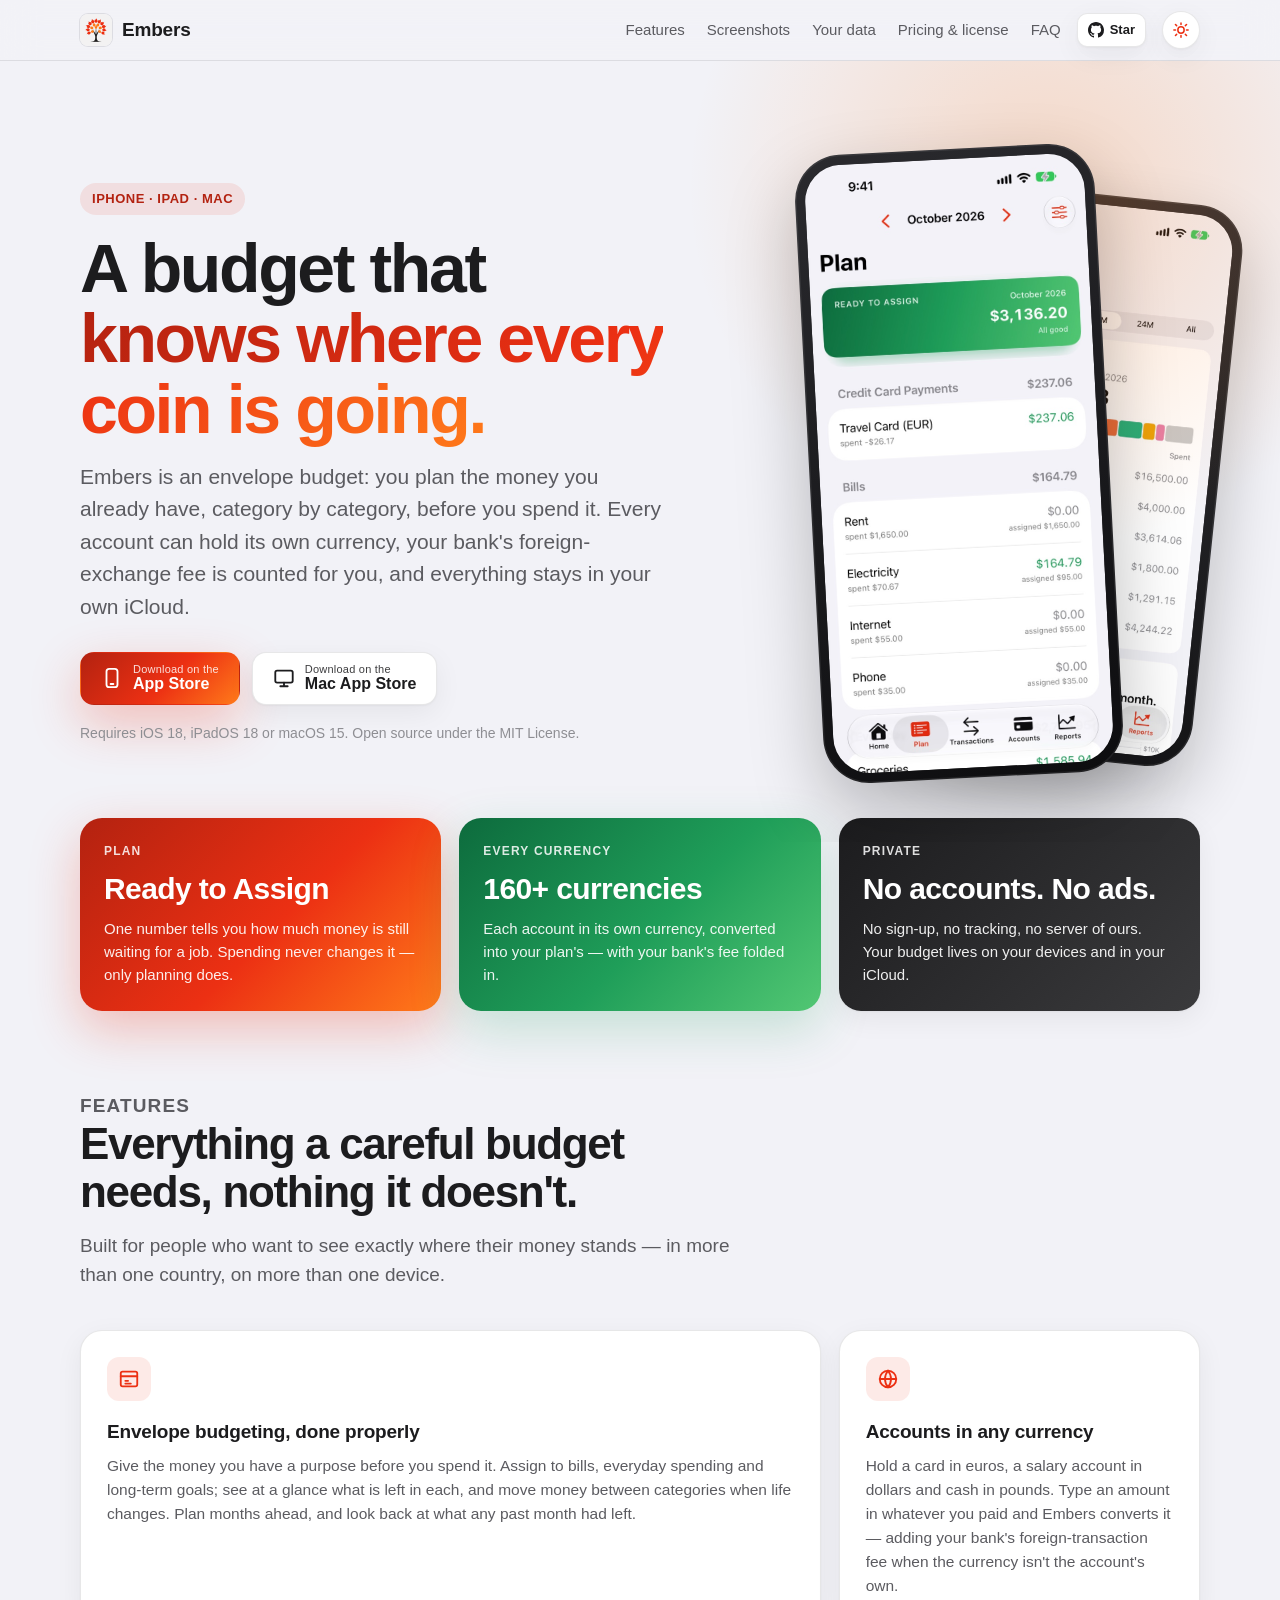
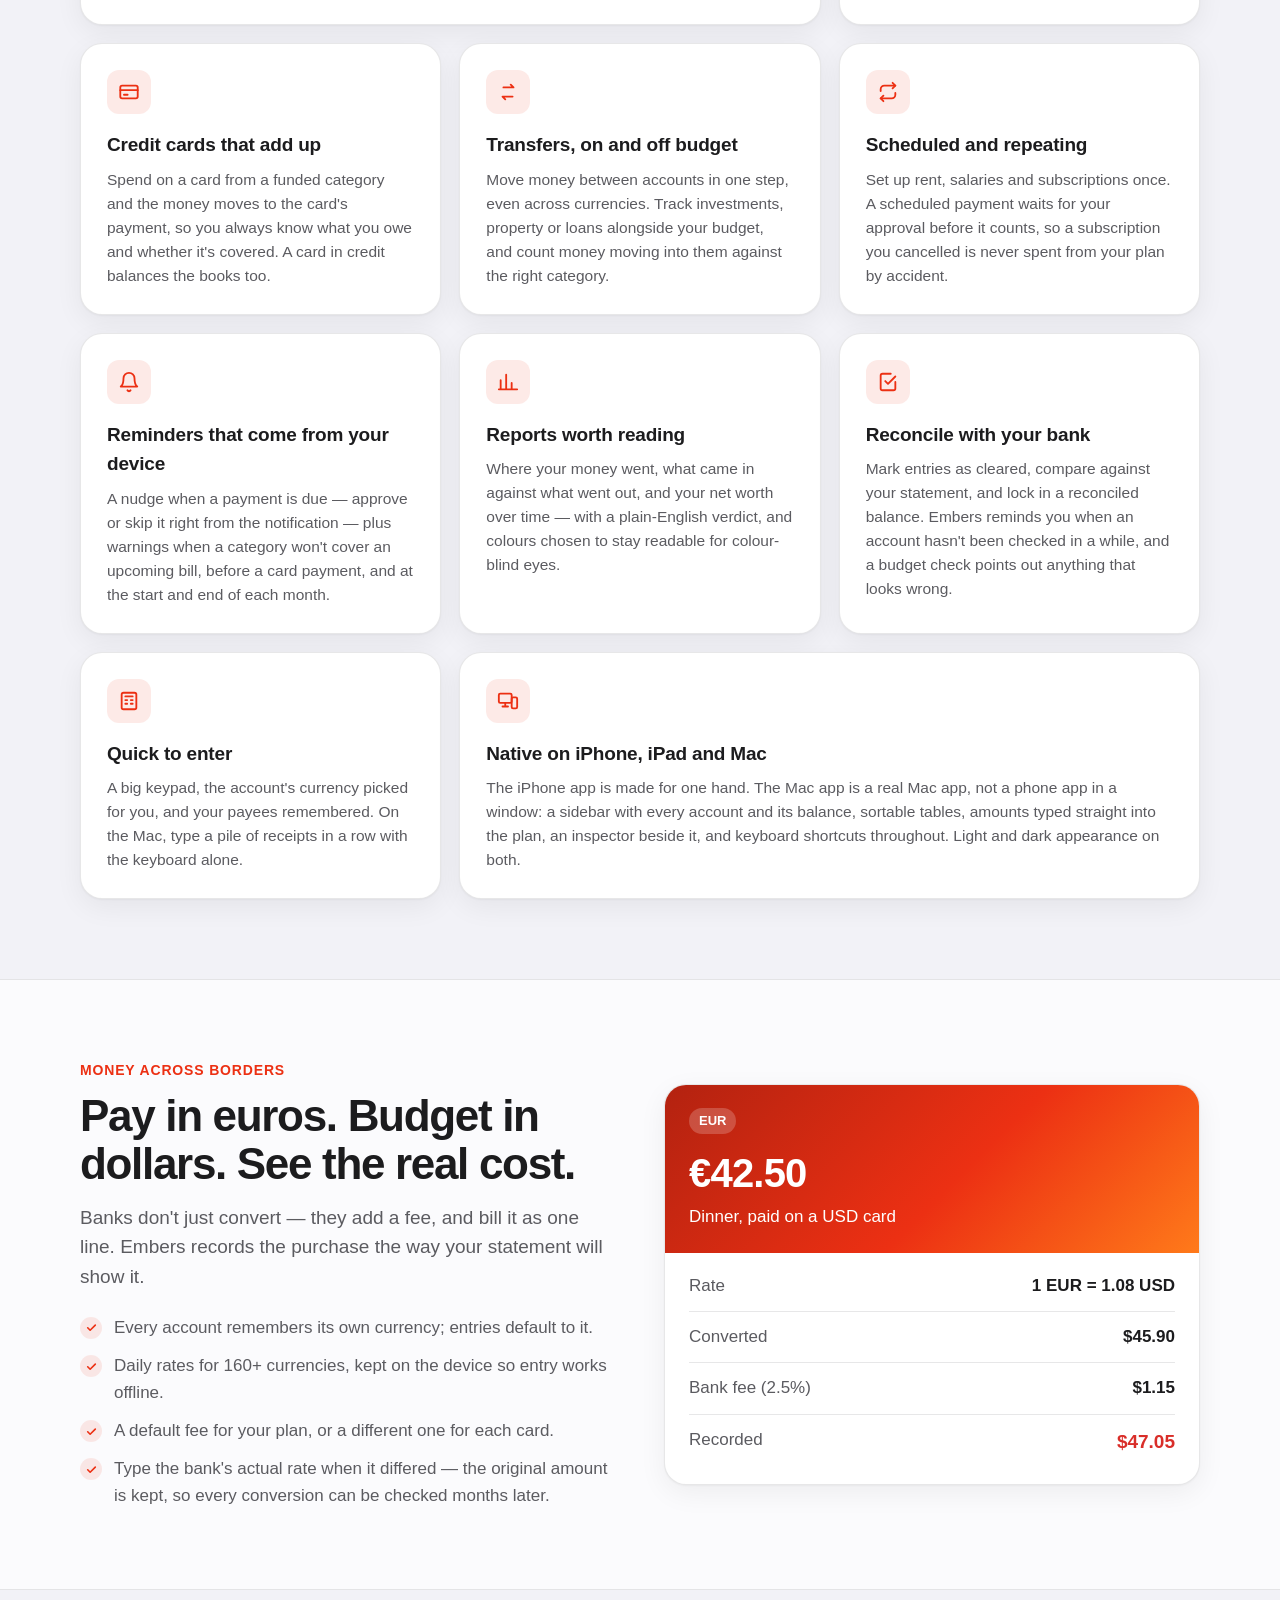
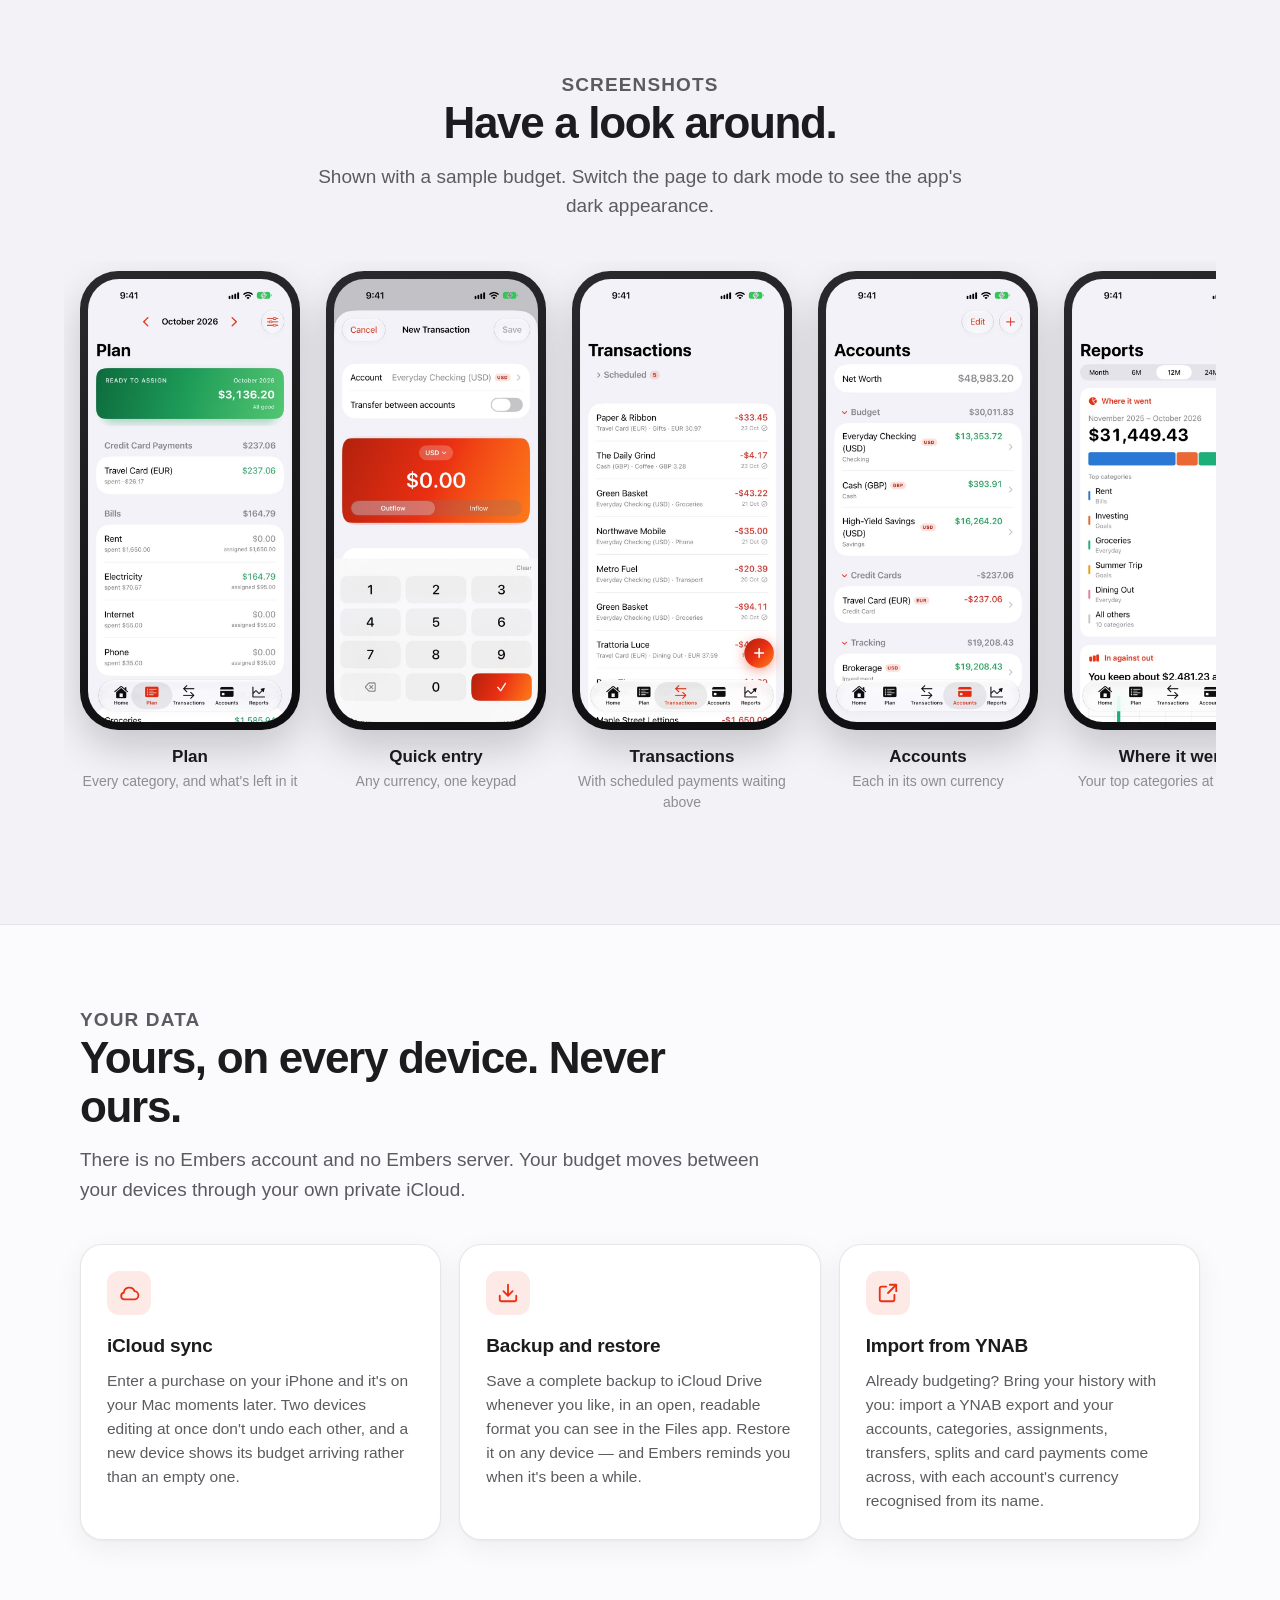
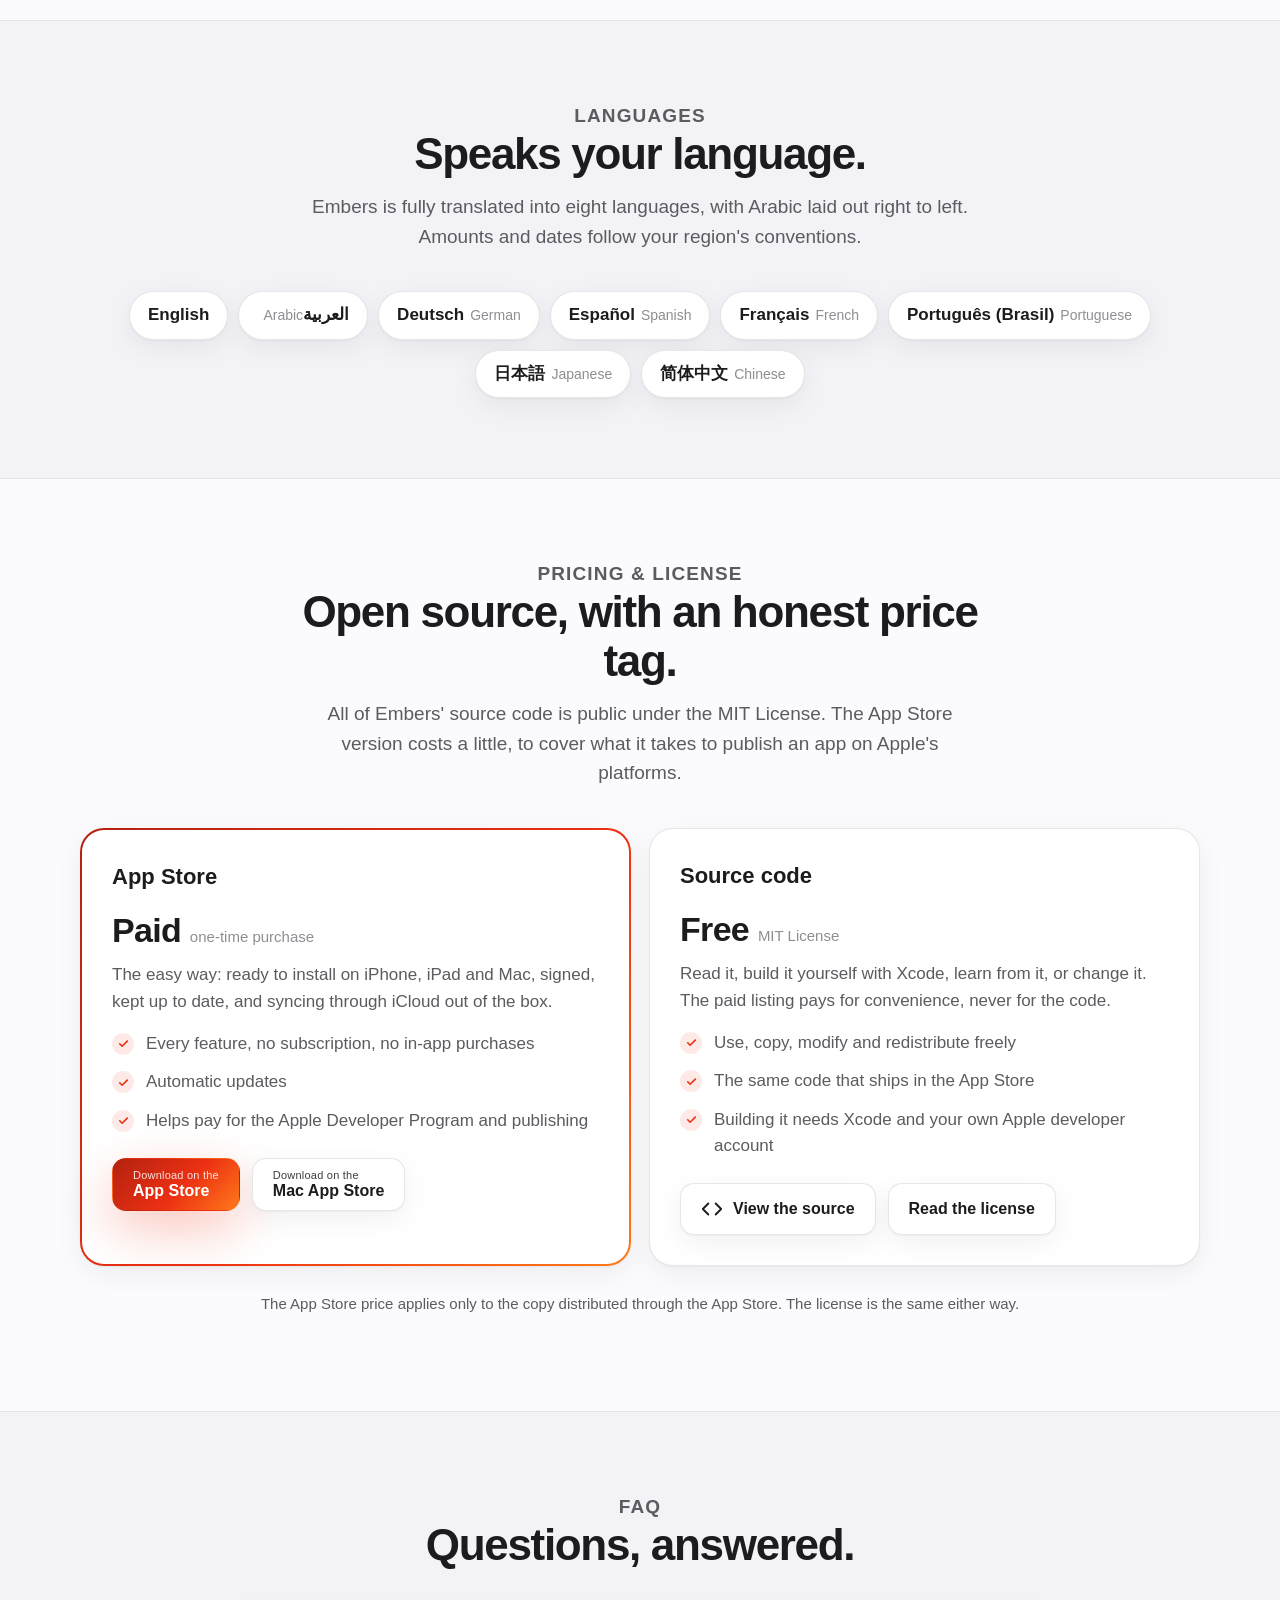
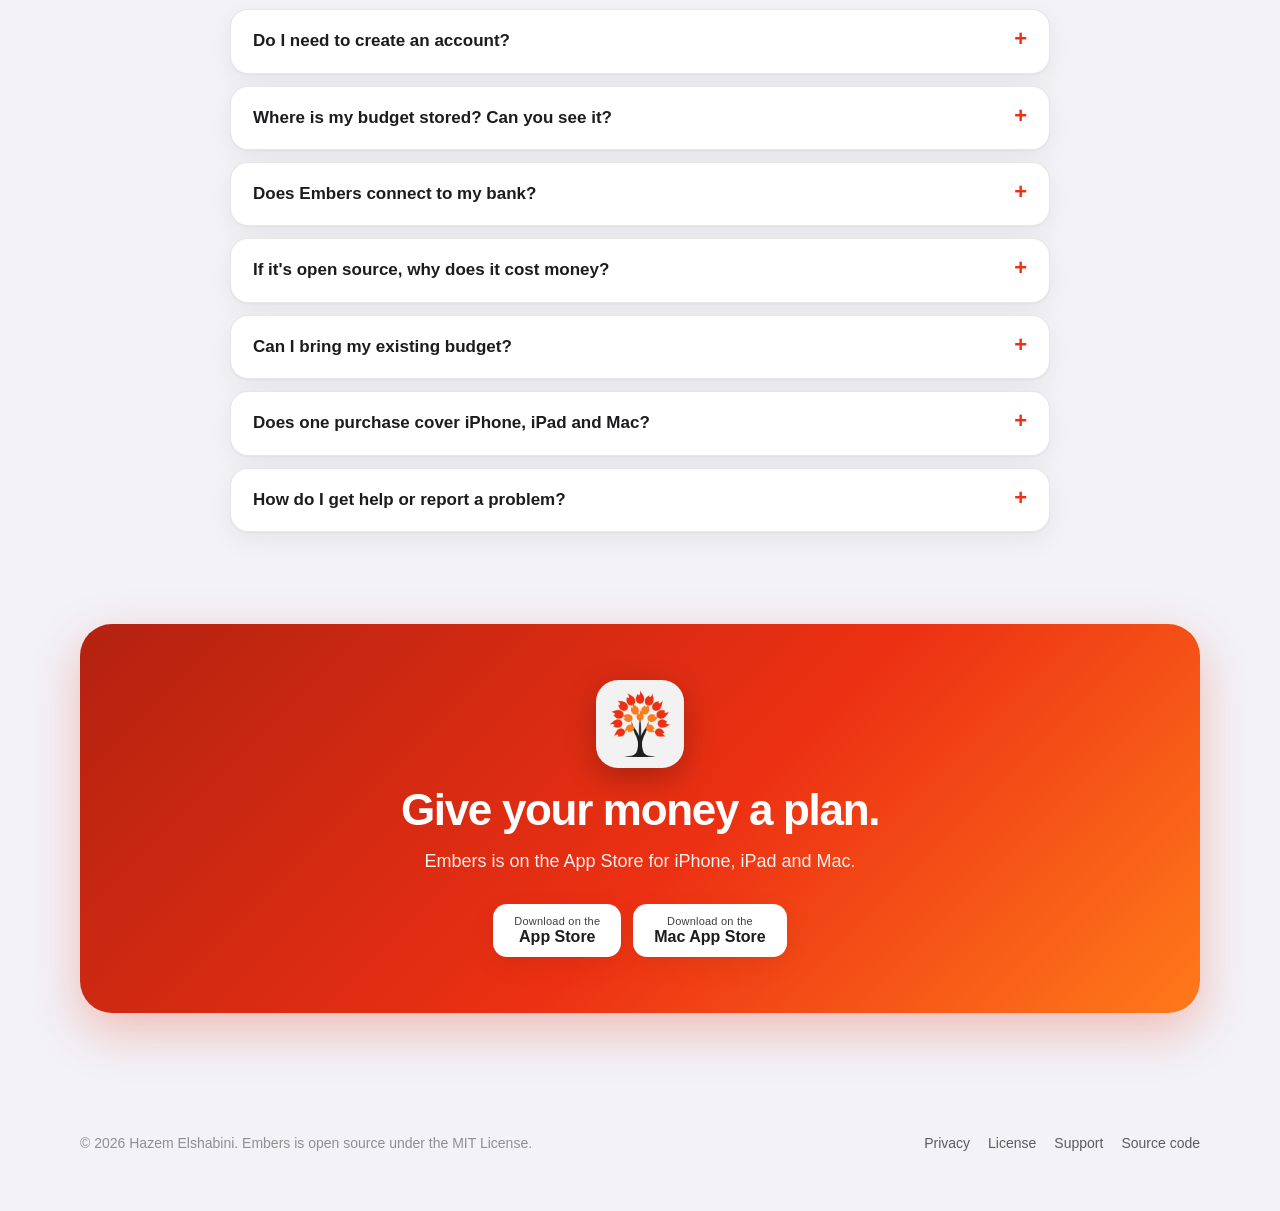
==== commit 5c8e312f: "Point the site at the App Store listing Both store buttons, Safari's install banner and the closing " ====
--- a/web/index.html
+++ b/web/index.html
@@ -9,7 +9,7 @@
   <meta name="theme-color" content="#f2f2f7">
   <meta name="color-scheme" content="light dark">
   <!-- Once the app is listed, this shows Safari's "Open in App Store" banner on iPhone and iPad. -->
-  <!-- <meta name="apple-itunes-app" content="app-id=0000000000"> -->
+  <meta name="apple-itunes-app" content="app-id=6824939307">
 
   <meta property="og:type" content="website">
   <meta property="og:site_name" content="Embers">
@@ -85,15 +85,13 @@
           <h1 id="hero-title">A budget that <span class="flame">knows where every coin is going.</span></h1>
           <p class="lede">Embers is an envelope budget: you plan the money you already have, category by category, before you spend it. Every account can hold its own currency, your bank's foreign-exchange fee is counted for you, and everything stays in your own iCloud.</p>
           <div class="store-buttons">
-            <!-- Placeholder: replace href with the App Store listing and remove aria-disabled and the "Soon" tag. -->
-            <a class="btn btn-primary" href="https://apps.apple.com/app/id0000000000" aria-disabled="true" data-store="ios">
+            <a class="btn btn-primary" href="https://apps.apple.com/app/id6824939307" data-store="ios">
               <svg viewBox="0 0 24 24" fill="none" stroke="currentColor" stroke-width="2" aria-hidden="true"><rect x="6" y="2" width="12" height="20" rx="3"/><path d="M10.5 18.5h3" stroke-linecap="round"/></svg>
-              <span><small>Download on the</small>App Store <span class="soon">Soon</span></span>
+              <span><small>Download on the</small>App Store</span>
             </a>
-            <!-- Placeholder: replace href with the Mac App Store listing. -->
-            <a class="btn btn-secondary" href="https://apps.apple.com/app/id0000000000?platform=mac" aria-disabled="true" data-store="mac">
+            <a class="btn btn-secondary" href="https://apps.apple.com/app/id6824939307?platform=mac" data-store="mac">
               <svg viewBox="0 0 24 24" fill="none" stroke="currentColor" stroke-width="2" aria-hidden="true"><rect x="2.5" y="4" width="19" height="13" rx="2"/><path d="M8 21h8M12 17v4" stroke-linecap="round"/></svg>
-              <span><small>Download on the</small>Mac App Store <span class="soon">Soon</span></span>
+              <span><small>Download on the</small>Mac App Store</span>
             </a>
           </div>
           <p class="fineprint">Requires iOS 18, iPadOS 18 or macOS 15. Open source under the MIT License.</p>
@@ -362,11 +360,11 @@
               <li>Helps pay for the Apple Developer Program and publishing</li>
             </ul>
             <div class="store-buttons">
-              <a class="btn btn-primary" href="https://apps.apple.com/app/id0000000000" aria-disabled="true" data-store="ios">
-                <span><small>Download on the</small>App Store <span class="soon">Soon</span></span>
+              <a class="btn btn-primary" href="https://apps.apple.com/app/id6824939307" data-store="ios">
+                <span><small>Download on the</small>App Store</span>
               </a>
-              <a class="btn btn-secondary" href="https://apps.apple.com/app/id0000000000?platform=mac" aria-disabled="true" data-store="mac">
-                <span><small>Download on the</small>Mac App Store <span class="soon">Soon</span></span>
+              <a class="btn btn-secondary" href="https://apps.apple.com/app/id6824939307?platform=mac" data-store="mac">
+                <span><small>Download on the</small>Mac App Store</span>
               </a>
             </div>
           </div>
@@ -380,7 +378,6 @@
               <li>Building it needs Xcode and your own Apple developer account</li>
             </ul>
             <div class="store-buttons">
-              <!-- Placeholder: the public repository. -->
               <a class="btn btn-secondary" href="https://github.com/helshabini/embers" data-repo-link>
                 <svg viewBox="0 0 24 24" fill="none" stroke="currentColor" stroke-width="2" stroke-linecap="round" stroke-linejoin="round" aria-hidden="true"><path d="M16 18l6-6-6-6M8 6l-6 6 6 6"/></svg>
                 View the source
@@ -439,13 +436,13 @@
         <div class="cta">
           <img src="assets/icon-light.webp" alt="" width="88" height="88" loading="lazy">
           <h2 id="cta-title">Give your money a plan.</h2>
-          <p>Embers is coming to the App Store for iPhone, iPad and Mac.</p>
+          <p>Embers is on the App Store for iPhone, iPad and Mac.</p>
           <div class="store-buttons">
-            <a class="btn btn-secondary" href="https://apps.apple.com/app/id0000000000" aria-disabled="true" data-store="ios">
-              <span><small>Download on the</small>App Store <span class="soon">Soon</span></span>
+            <a class="btn btn-secondary" href="https://apps.apple.com/app/id6824939307" data-store="ios">
+              <span><small>Download on the</small>App Store</span>
             </a>
-            <a class="btn btn-secondary" href="https://apps.apple.com/app/id0000000000?platform=mac" aria-disabled="true" data-store="mac">
-              <span><small>Download on the</small>Mac App Store <span class="soon">Soon</span></span>
+            <a class="btn btn-secondary" href="https://apps.apple.com/app/id6824939307?platform=mac" data-store="mac">
+              <span><small>Download on the</small>Mac App Store</span>
             </a>
           </div>
         </div>
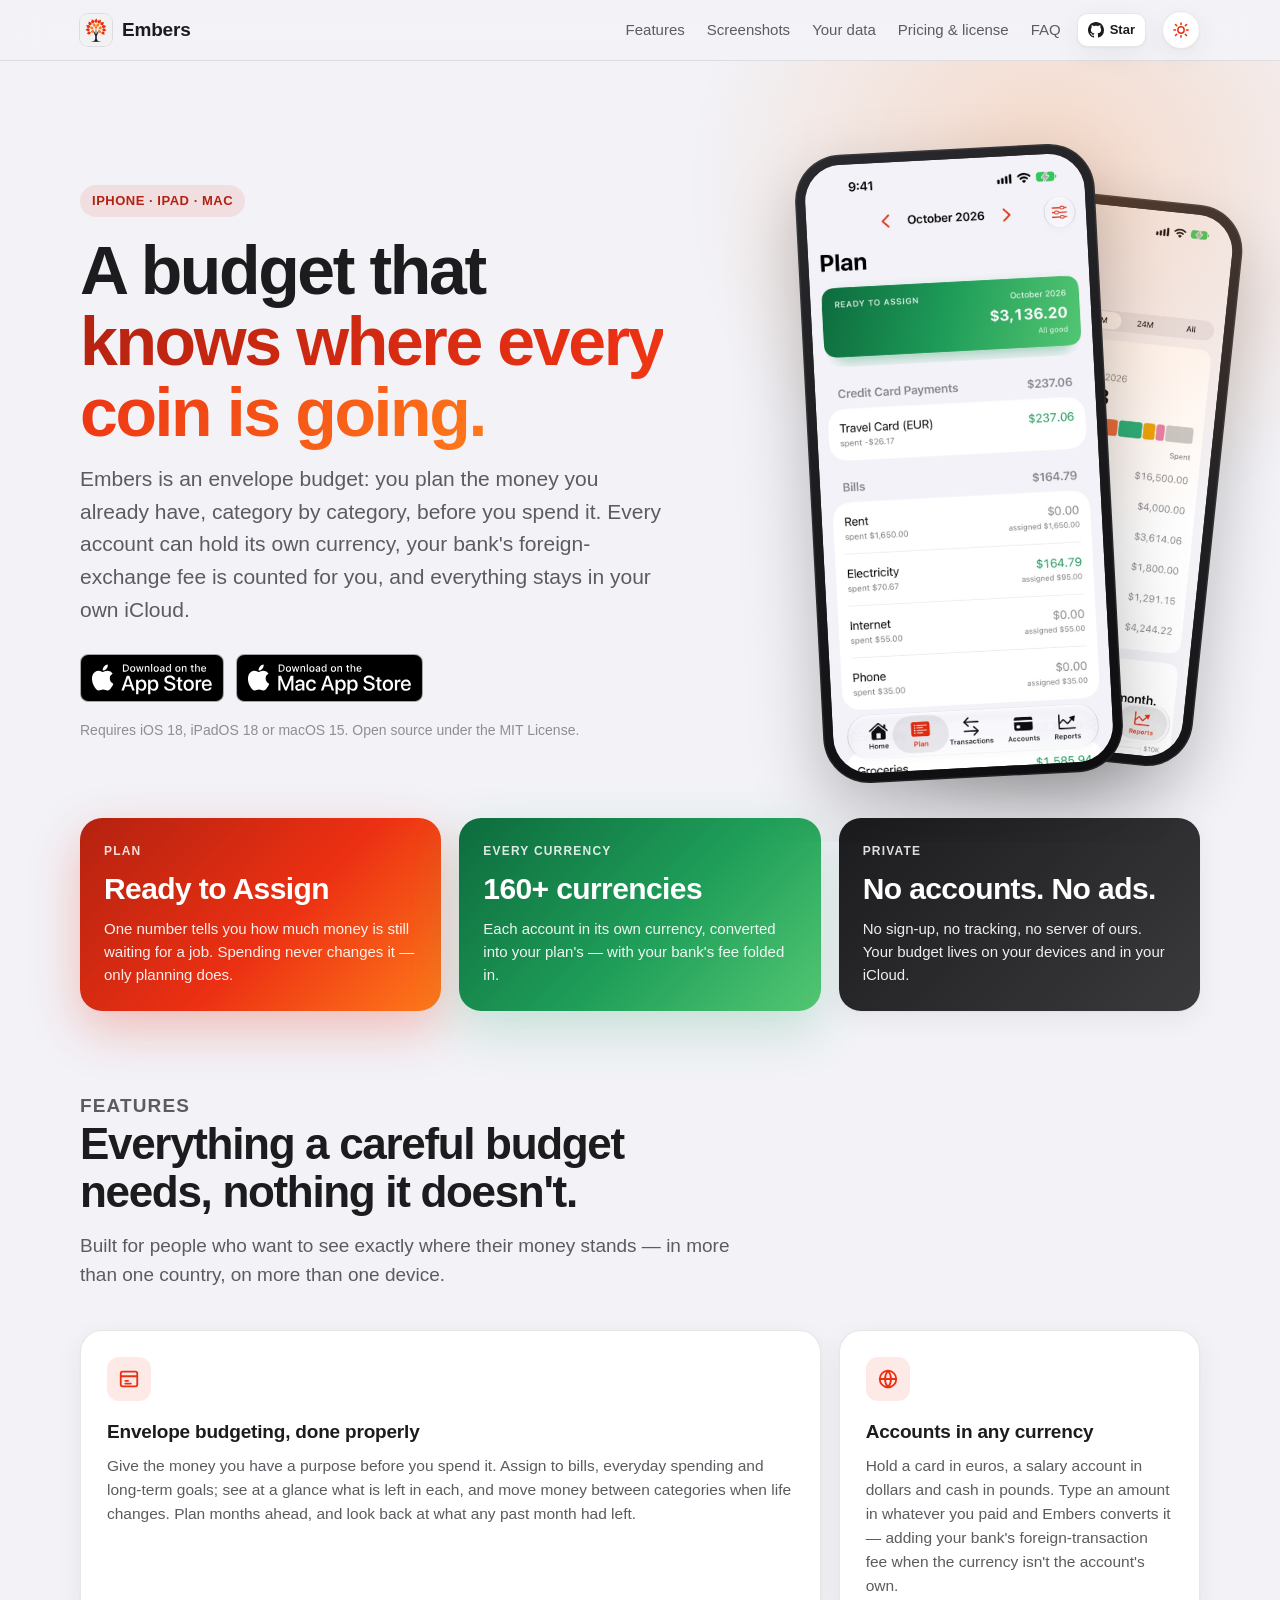
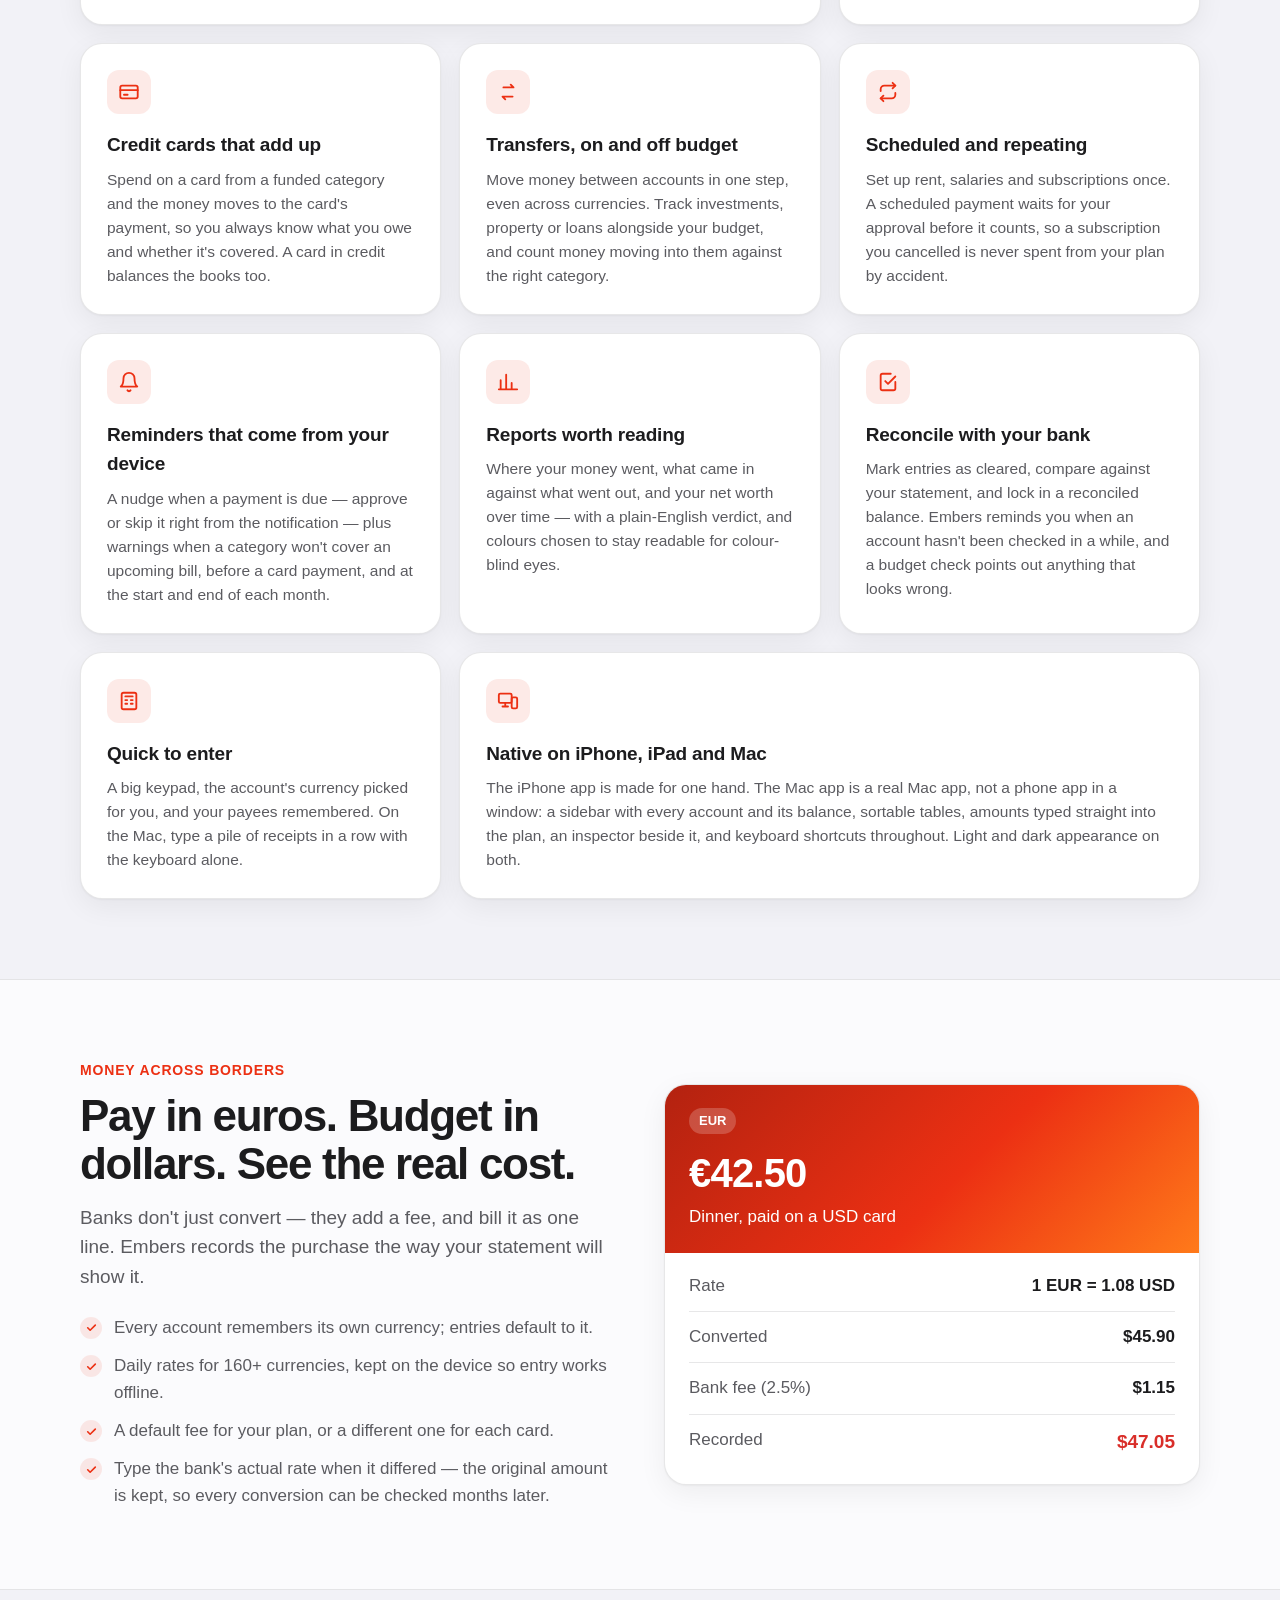
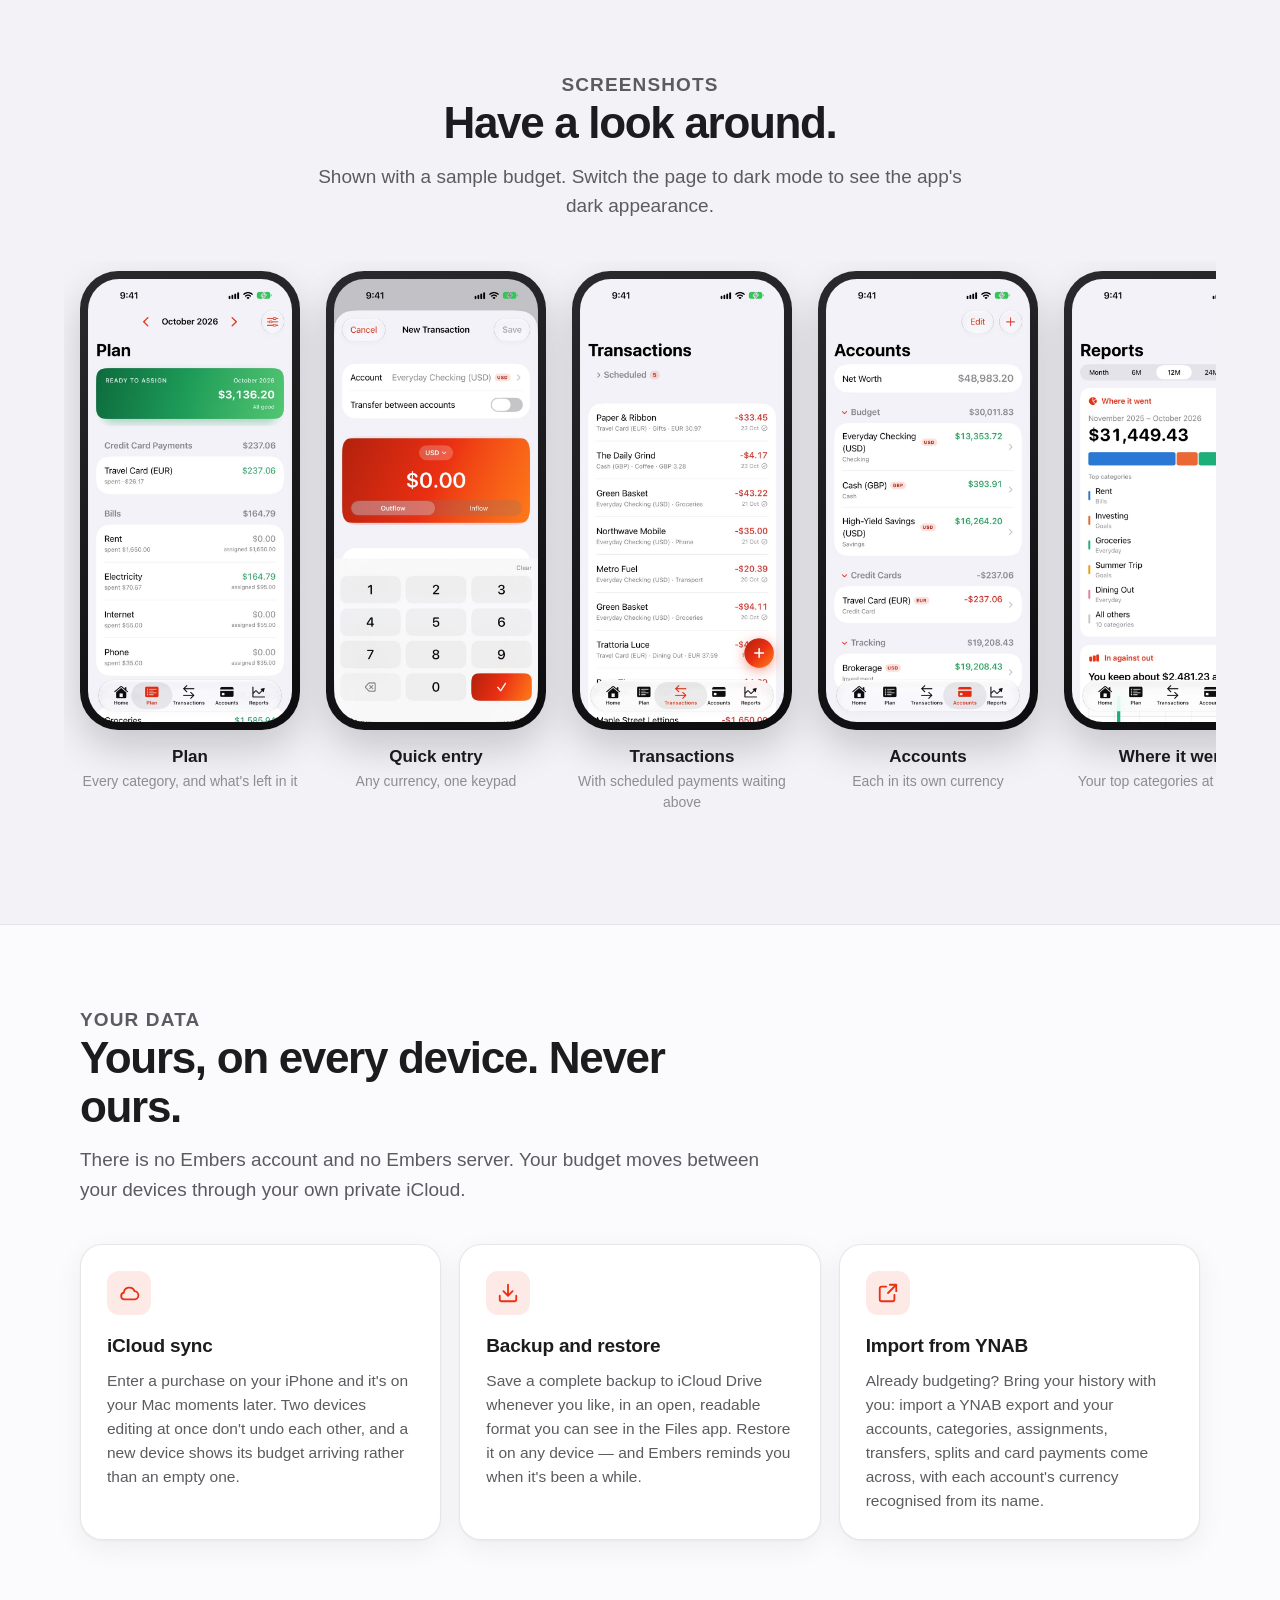
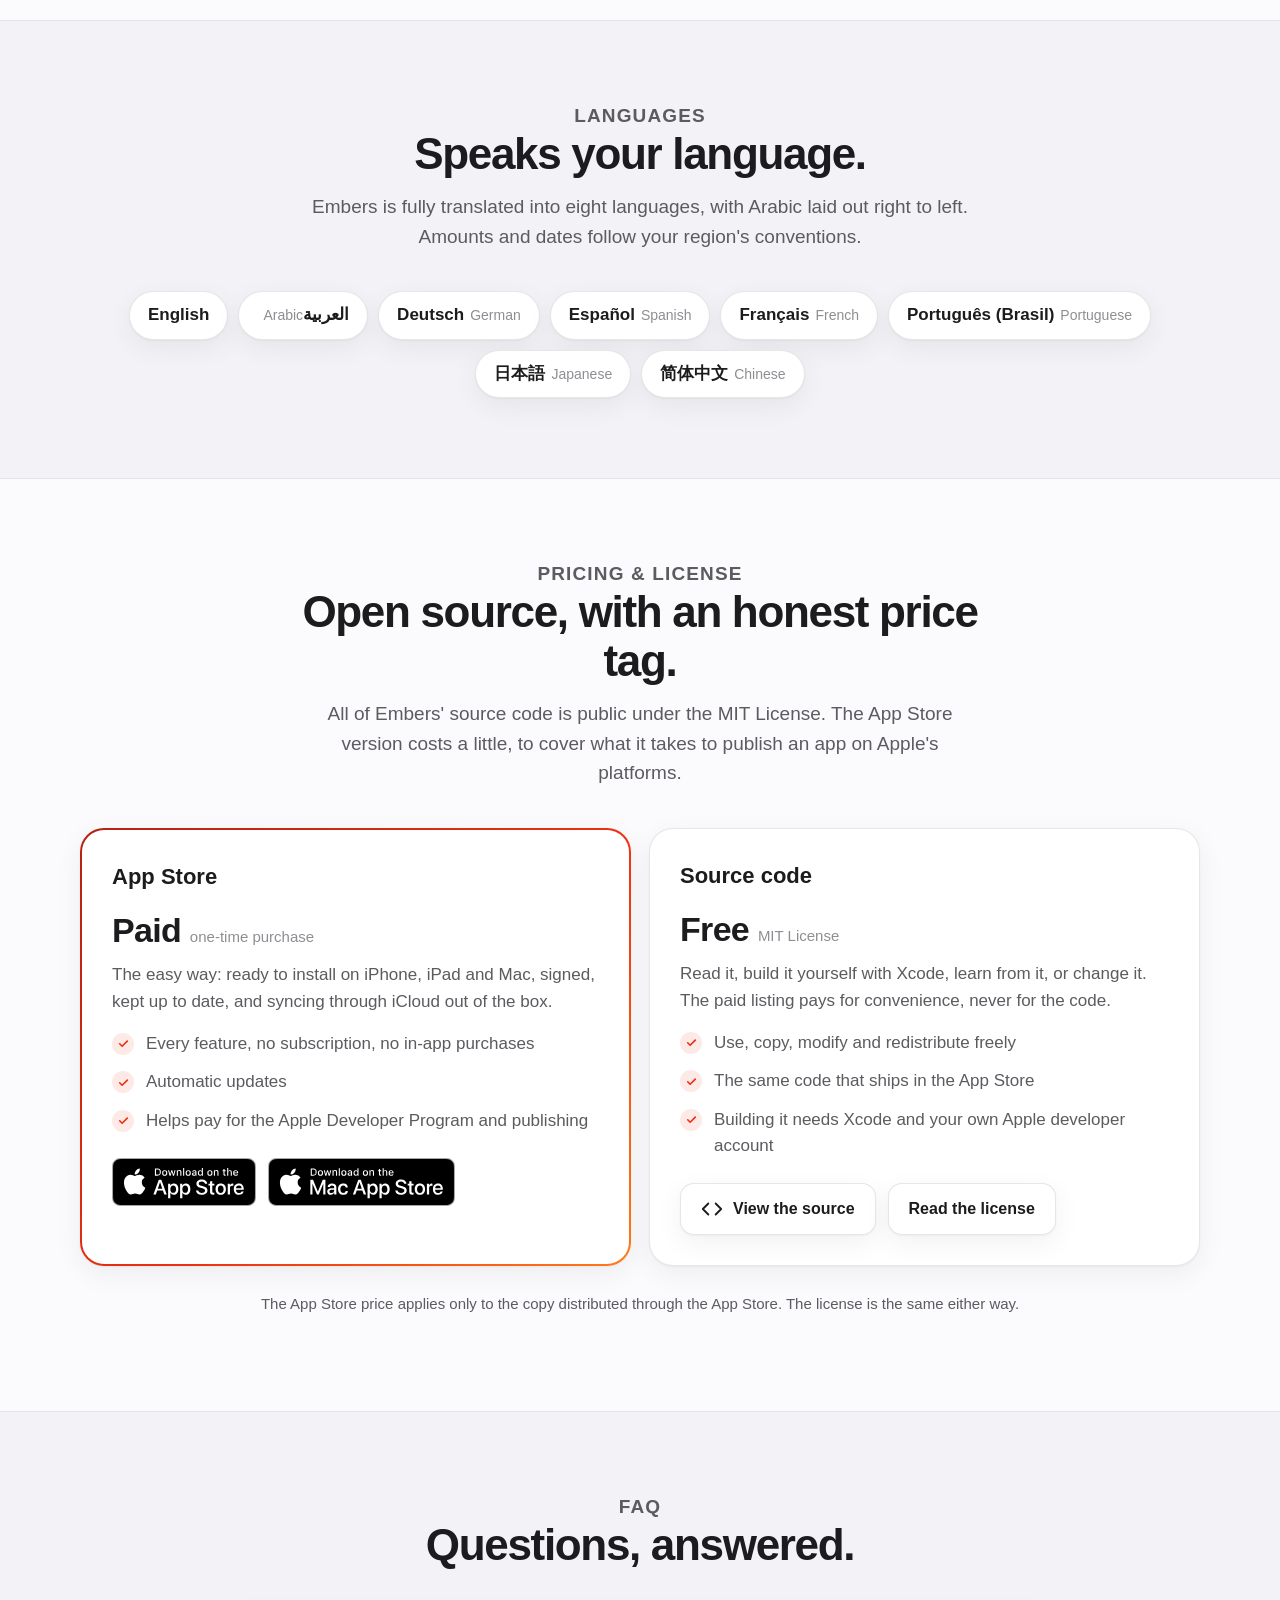
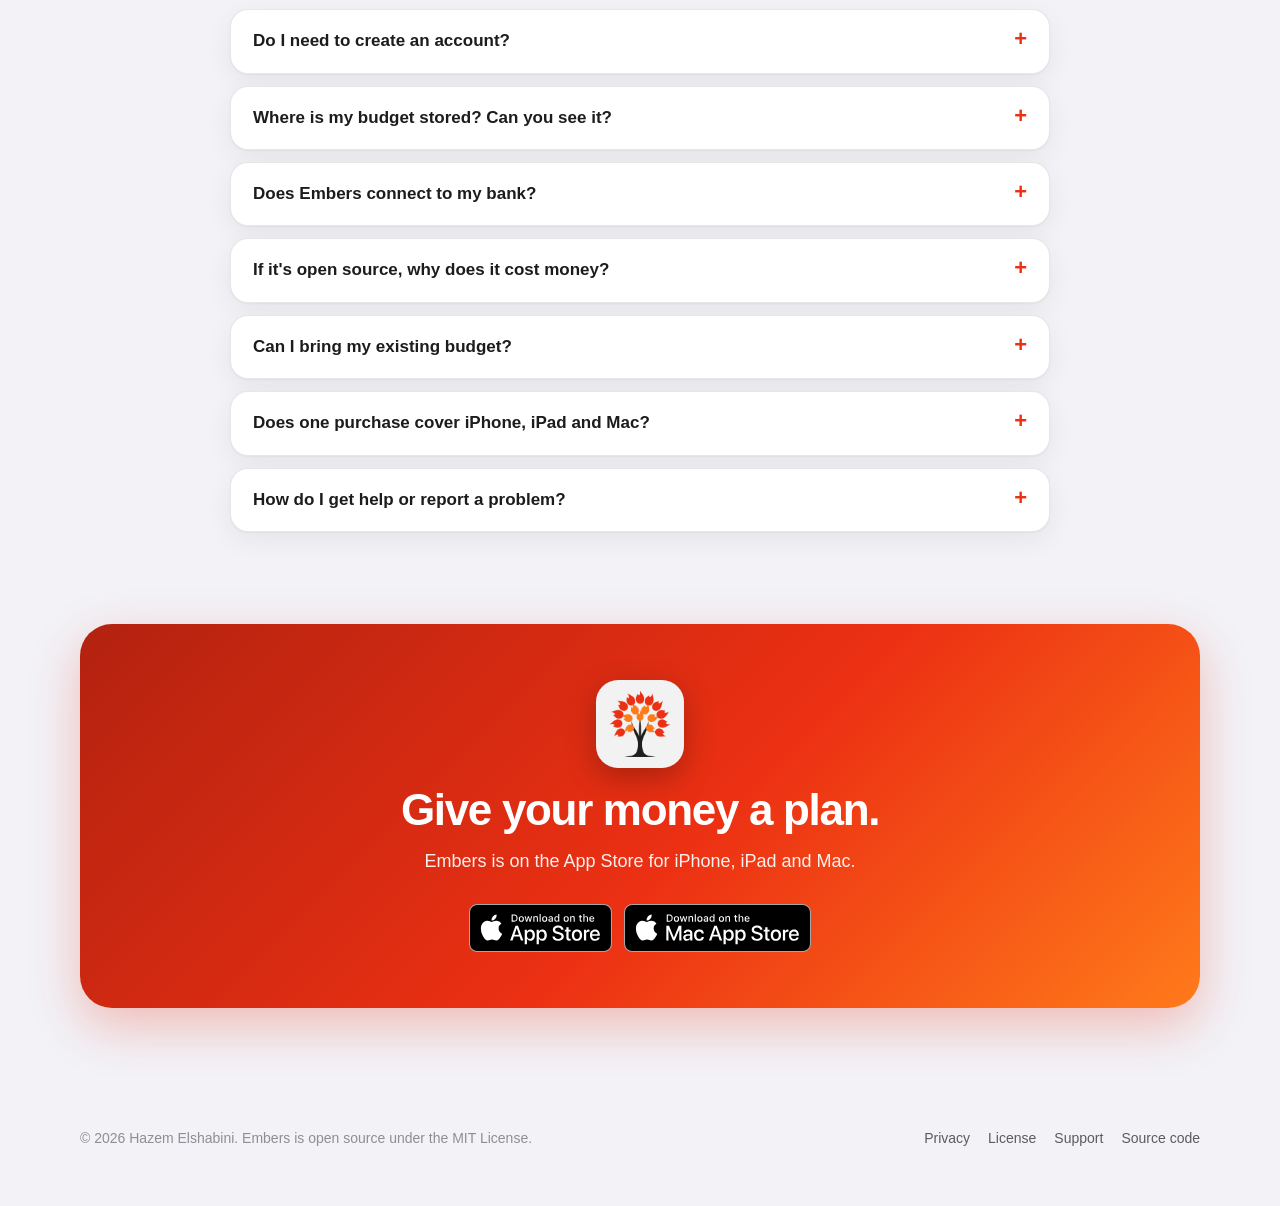
==== commit 4cf67812: "Use Apple's official App Store badges for the site's store buttons The black badges from Apple's mar" ====
--- a/web/index.html
+++ b/web/index.html
@@ -8,7 +8,7 @@
   <link rel="canonical" href="https://getembers.app/">
   <meta name="theme-color" content="#f2f2f7">
   <meta name="color-scheme" content="light dark">
-  <!-- Once the app is listed, this shows Safari's "Open in App Store" banner on iPhone and iPad. -->
+  <!-- Safari's "Open in App Store" banner on iPhone and iPad. -->
   <meta name="apple-itunes-app" content="app-id=6824939307">
 
   <meta property="og:type" content="website">
@@ -85,14 +85,8 @@
           <h1 id="hero-title">A budget that <span class="flame">knows where every coin is going.</span></h1>
           <p class="lede">Embers is an envelope budget: you plan the money you already have, category by category, before you spend it. Every account can hold its own currency, your bank's foreign-exchange fee is counted for you, and everything stays in your own iCloud.</p>
           <div class="store-buttons">
-            <a class="btn btn-primary" href="https://apps.apple.com/app/id6824939307" data-store="ios">
-              <svg viewBox="0 0 24 24" fill="none" stroke="currentColor" stroke-width="2" aria-hidden="true"><rect x="6" y="2" width="12" height="20" rx="3"/><path d="M10.5 18.5h3" stroke-linecap="round"/></svg>
-              <span><small>Download on the</small>App Store</span>
-            </a>
-            <a class="btn btn-secondary" href="https://apps.apple.com/app/id6824939307?platform=mac" data-store="mac">
-              <svg viewBox="0 0 24 24" fill="none" stroke="currentColor" stroke-width="2" aria-hidden="true"><rect x="2.5" y="4" width="19" height="13" rx="2"/><path d="M8 21h8M12 17v4" stroke-linecap="round"/></svg>
-              <span><small>Download on the</small>Mac App Store</span>
-            </a>
+            <a class="store-badge" href="https://apps.apple.com/app/id6824939307" data-store="ios"><img src="assets/badges/app-store.svg" alt="Download on the App Store" width="144" height="48"></a>
+            <a class="store-badge" href="https://apps.apple.com/app/id6824939307?mt=12" data-store="mac"><img src="assets/badges/mac-app-store.svg" alt="Download on the Mac App Store" width="187" height="48"></a>
           </div>
           <p class="fineprint">Requires iOS 18, iPadOS 18 or macOS 15. Open source under the MIT License.</p>
         </div>
@@ -360,12 +354,8 @@
               <li>Helps pay for the Apple Developer Program and publishing</li>
             </ul>
             <div class="store-buttons">
-              <a class="btn btn-primary" href="https://apps.apple.com/app/id6824939307" data-store="ios">
-                <span><small>Download on the</small>App Store</span>
-              </a>
-              <a class="btn btn-secondary" href="https://apps.apple.com/app/id6824939307?platform=mac" data-store="mac">
-                <span><small>Download on the</small>Mac App Store</span>
-              </a>
+              <a class="store-badge" href="https://apps.apple.com/app/id6824939307" data-store="ios"><img src="assets/badges/app-store.svg" alt="Download on the App Store" width="144" height="48"></a>
+              <a class="store-badge" href="https://apps.apple.com/app/id6824939307?mt=12" data-store="mac"><img src="assets/badges/mac-app-store.svg" alt="Download on the Mac App Store" width="187" height="48"></a>
             </div>
           </div>
           <div class="plan-card">
@@ -438,12 +428,8 @@
           <h2 id="cta-title">Give your money a plan.</h2>
           <p>Embers is on the App Store for iPhone, iPad and Mac.</p>
           <div class="store-buttons">
-            <a class="btn btn-secondary" href="https://apps.apple.com/app/id6824939307" data-store="ios">
-              <span><small>Download on the</small>App Store</span>
-            </a>
-            <a class="btn btn-secondary" href="https://apps.apple.com/app/id6824939307?platform=mac" data-store="mac">
-              <span><small>Download on the</small>Mac App Store</span>
-            </a>
+            <a class="store-badge" href="https://apps.apple.com/app/id6824939307" data-store="ios"><img src="assets/badges/app-store.svg" alt="Download on the App Store" width="144" height="48"></a>
+            <a class="store-badge" href="https://apps.apple.com/app/id6824939307?mt=12" data-store="mac"><img src="assets/badges/mac-app-store.svg" alt="Download on the Mac App Store" width="187" height="48"></a>
           </div>
         </div>
       </div>
--- a/web/assets/site.css
+++ b/web/assets/site.css
@@ -135,17 +135,14 @@
 .btn:hover { text-decoration: none; transform: translateY(-1px); }
 .btn svg { width: 22px; height: 22px; flex: none; }
 .btn small { display: block; font-size: 11px; font-weight: 500; opacity: .85; letter-spacing: .02em; }
-.btn-primary { background: var(--gradient); color: #fff; box-shadow: var(--glow-shadow); }
 .btn-secondary { background: var(--surface); color: var(--text); border-color: var(--line); box-shadow: var(--shadow); }
-.btn[aria-disabled="true"] { cursor: default; }
-.btn[aria-disabled="true"]:hover { transform: none; }
 
 .store-buttons { display: flex; flex-wrap: wrap; gap: 12px; }
-.soon {
-  display: inline-block; margin-inline-start: 6px; padding: 2px 7px; border-radius: 999px;
-  background: rgba(255, 255, 255, .22); font-size: 10px; font-weight: 700; letter-spacing: .06em; text-transform: uppercase;
-}
-.btn-secondary .soon { background: var(--tinted-fill); color: var(--deep); }
+/* Apple's own artwork, used as supplied: the black badge whenever both platforms appear, at least
+   40px tall, with a quarter of its height clear around it, which the 12px gap is at 48px. */
+.store-badge { display: block; line-height: 0; border-radius: 9px; transition: transform .15s; }
+.store-badge:hover { transform: translateY(-1px); }
+.store-badge img { height: 48px; width: auto; }
 
 /* ---------- Hero ---------- */
 
@@ -318,12 +315,10 @@
   border-radius: 32px; padding: 56px 32px; text-align: center; color: #fff;
   background: var(--gradient); box-shadow: var(--glow-shadow); position: relative; overflow: hidden;
 }
-.cta img { width: 88px; height: 88px; border-radius: 22px; margin: 0 auto 18px; box-shadow: 0 10px 30px rgba(0, 0, 0, .25); }
+.cta > img { width: 88px; height: 88px; border-radius: 22px; margin: 0 auto 18px; box-shadow: 0 10px 30px rgba(0, 0, 0, .25); }
 .cta h2 { color: #fff; }
 .cta p { margin: 0 auto 28px; max-width: 34em; opacity: .92; font-size: 18px; }
 .cta .store-buttons { justify-content: center; }
-.cta .btn-secondary { background: #fff; color: #1c1c1e; border-color: transparent; }
-.cta .btn-secondary .soon { background: rgba(236, 48, 19, .12); color: var(--icon-deep); }
 
 .site-footer { padding: 40px 0 56px; color: var(--text-3); font-size: 14px; }
 .site-footer .wrap { display: flex; flex-wrap: wrap; gap: 16px 28px; align-items: center; justify-content: space-between; }
